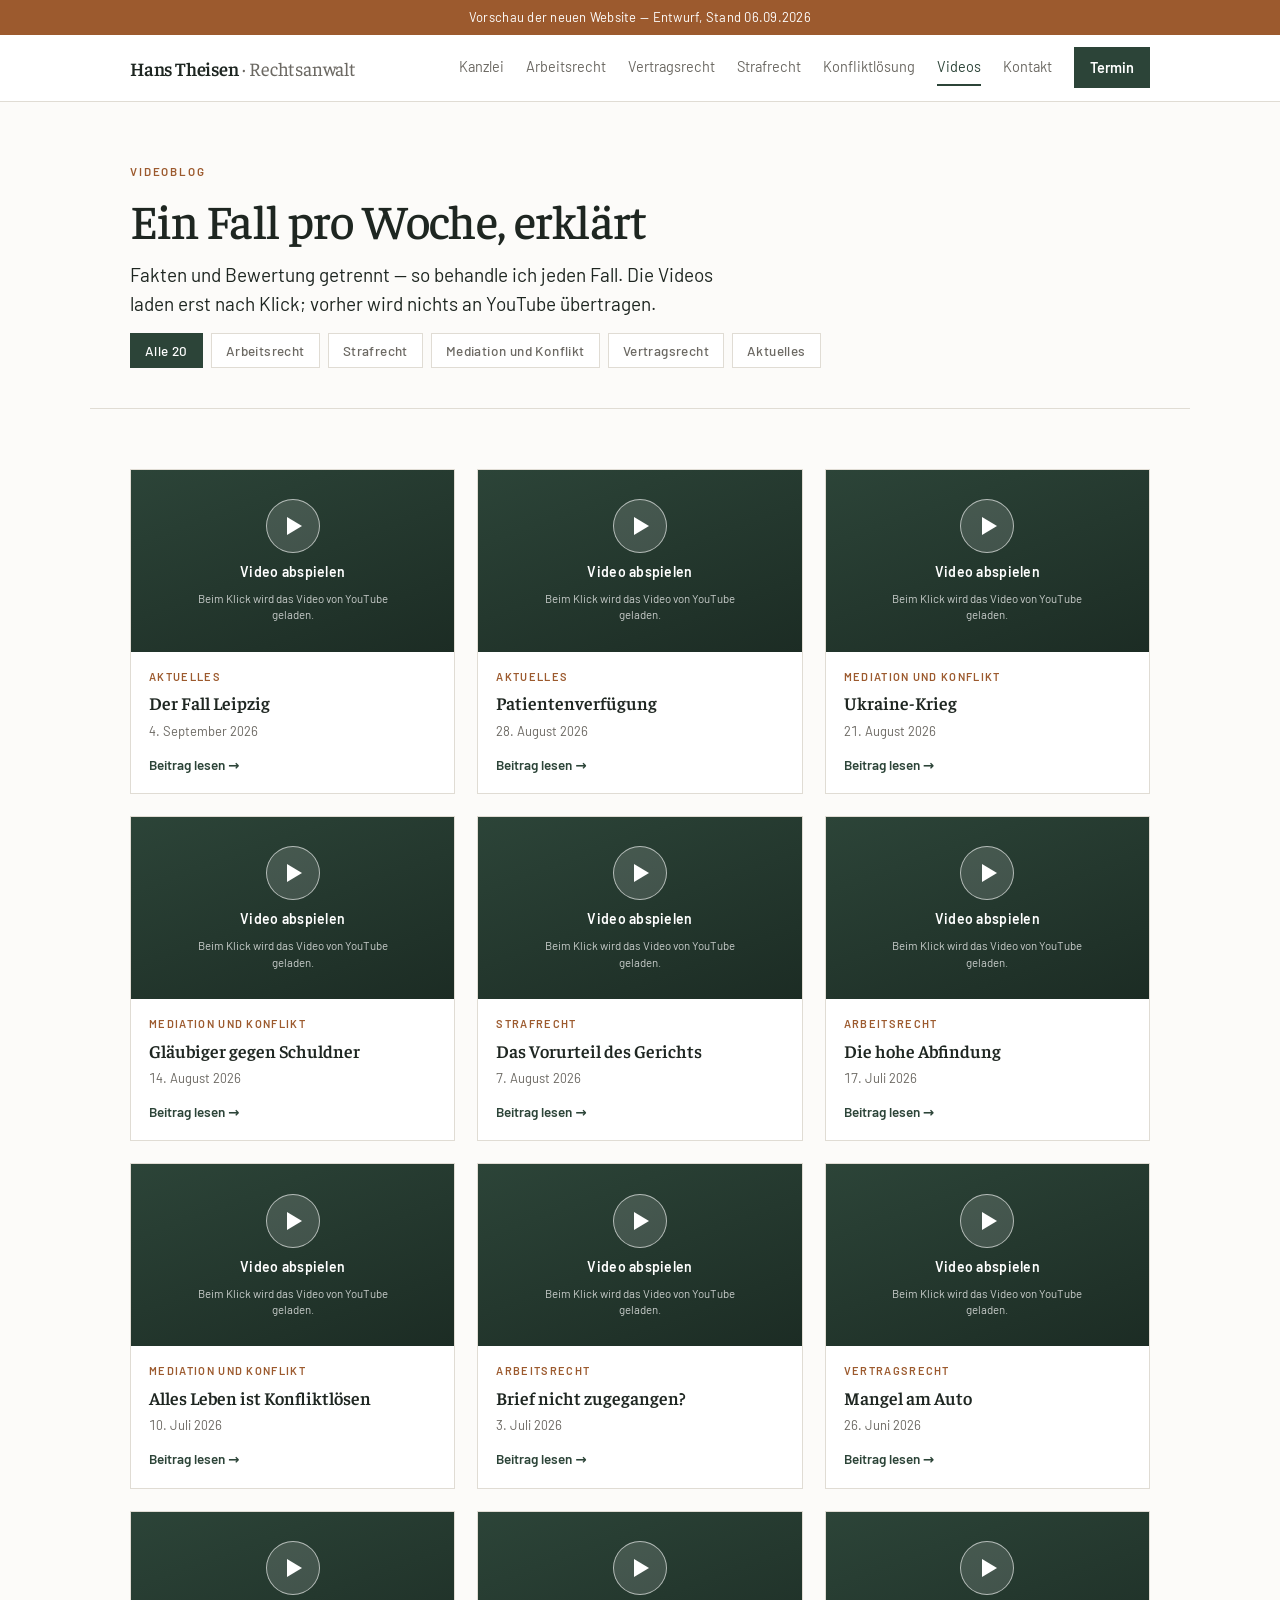
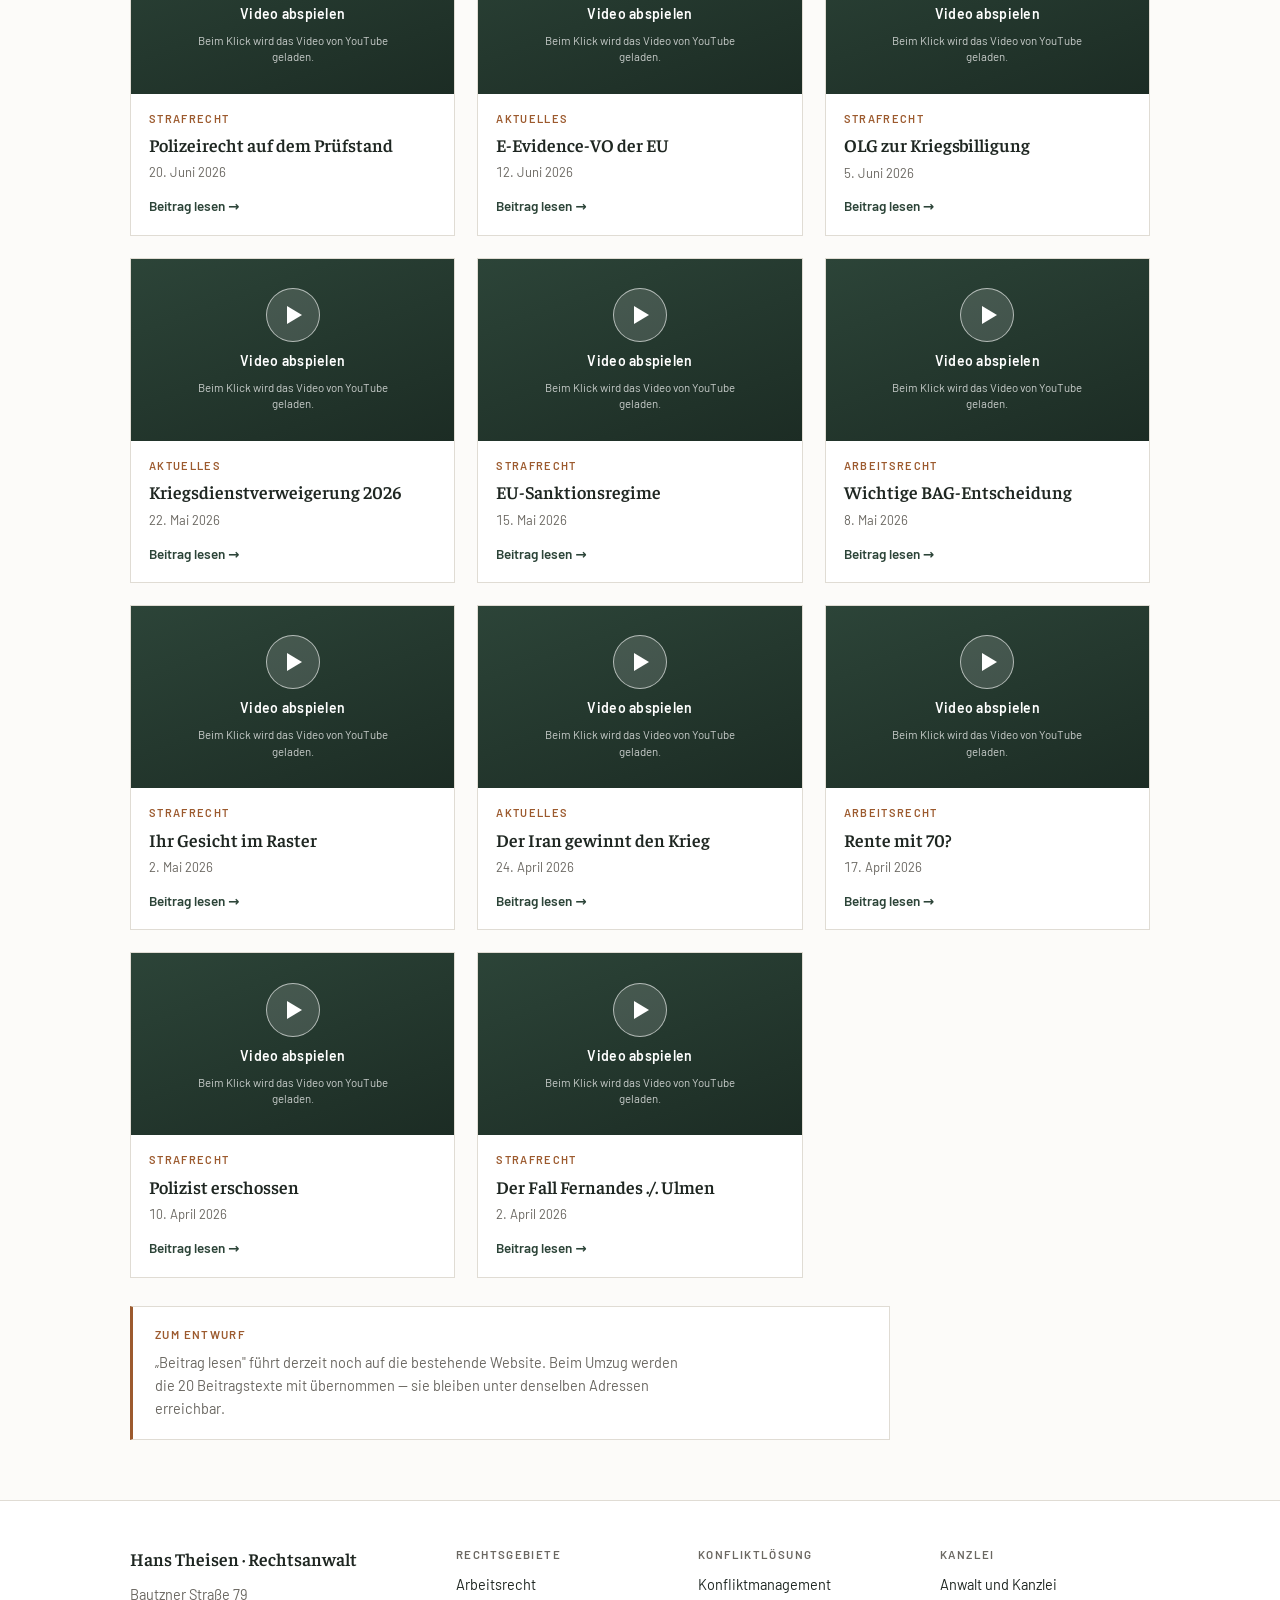
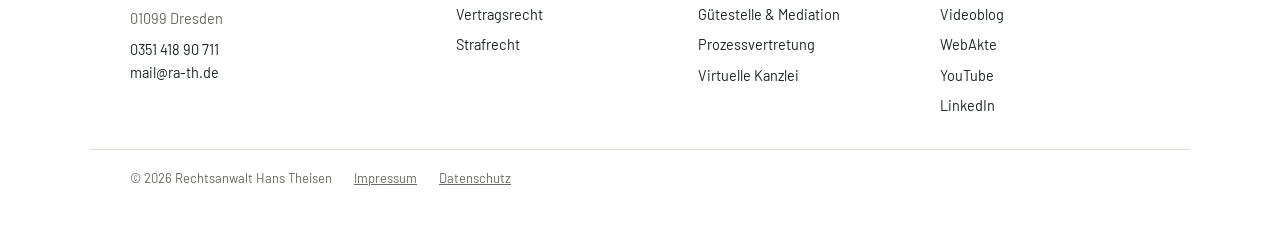
==== blog/index.html @ 4e784b6d "Vorschau 2026-09-06 15:55" ====
<!DOCTYPE html>
<html lang="de">
<head>
<meta charset="utf-8">
<meta name="viewport" content="width=device-width, initial-scale=1">
<meta name="robots" content="noindex, nofollow">
<title>Videoblog: Arbeitsrecht, Strafrecht, Konflikt – RA Theisen, Dresden</title>
<meta name="description" content="Wöchentlich ein Fall, erklärt von Rechtsanwalt Hans Theisen: Kündigung, Abfindung, Strafverfahren, Mediation. Fakten und Bewertung getrennt. 20 Videos, nach Rechtsgebiet sortiert.">
<link rel="canonical" href="https://www.ra-th.de/blog">
<meta property="og:title" content="Videoblog – Rechtsanwalt Hans Theisen, Dresden">
<meta property="og:description" content="Wöchentlich ein Fall aus Arbeitsrecht, Strafrecht und Konfliktlösung, als Video erklärt.">
<meta property="og:url" content="https://www.ra-th.de/blog">
<meta property="og:locale" content="de_DE">
<link rel="preconnect" href="https://fonts.googleapis.com">
<link rel="preconnect" href="https://fonts.gstatic.com" crossorigin>
<link rel="stylesheet" href="https://fonts.googleapis.com/css2?family=Faustina:ital,wght@0,400;0,500;0,600;1,400&family=Barlow:wght@400;500;600&display=swap">
<link rel="stylesheet" href="../assets/style.css">
<link rel="icon" type="image/svg+xml" href="../assets/favicon.svg">
</head>
<body>
<a class="skip" href="#main">Zum Inhalt</a>
<div class="proto-bar">Vorschau der neuen Website — Entwurf, Stand 06.09.2026</div>

<header class="site-head">
  <div class="wrap head-row">
    <a class="brand" href="../index.html">Hans Theisen <span>· Rechtsanwalt</span></a>
    <button class="nav-toggle" type="button" aria-expanded="false" aria-controls="nav">Menü</button>
    <nav id="nav" class="nav" aria-label="Hauptnavigation">
      <a href="../anwaltundkanzlei.html">Kanzlei</a>
      <a href="../arbeitsrecht.html">Arbeitsrecht</a>
      <a href="../vertragsrecht.html">Vertragsrecht</a>
      <a href="../strafrecht.html">Strafrecht</a>
      <a href="../konfliktmanagement.html">Konfliktlösung</a>
      <a href="index.html">Videos</a>
      <a href="../contact.html">Kontakt</a>
      <a class="nav-cta" href="../terminvereinbarung.html">Termin</a>
    </nav>
  </div>
</header>

<main id="main">
  <div class="wrap page-head">
    <div class="eyebrow">Videoblog</div>
    <h1>Ein Fall pro Woche, erklärt</h1>
    <p class="lead">Fakten und Bewertung getrennt — so behandle ich jeden Fall. Die Videos laden erst nach Klick; vorher wird nichts an YouTube übertragen.</p>
    <div class="filters" role="group" aria-label="Nach Rechtsgebiet filtern">
      <button type="button" data-cat="alle" aria-pressed="true">Alle 20</button>
      <button type="button" data-cat="arbeitsrecht" aria-pressed="false">Arbeitsrecht</button>
      <button type="button" data-cat="strafrecht" aria-pressed="false">Strafrecht</button>
      <button type="button" data-cat="konflikt" aria-pressed="false">Mediation und Konflikt</button>
      <button type="button" data-cat="vertragsrecht" aria-pressed="false">Vertragsrecht</button>
      <button type="button" data-cat="aktuelles" aria-pressed="false">Aktuelles</button>
    </div>
  </div>

  <section class="sec">
    <div class="wrap">
      <div class="vgrid">

        <div class="vcard" data-cat="aktuelles"><div class="video"><button class="video-ph" type="button" data-id="jR8l0q0xvu4" data-title="Der Fall Leipzig"><span class="play"></span><span class="t">Video abspielen</span><span class="h">Beim Klick wird das Video von YouTube geladen.</span></button></div><div class="vmeta"><div class="cat">Aktuelles</div><h3>Der Fall Leipzig</h3><div class="d">4. September 2026</div><a href="https://www.ra-th.de/blog/der-fall-leipzig" rel="noopener">Beitrag lesen →</a></div></div>

        <div class="vcard" data-cat="aktuelles"><div class="video"><button class="video-ph" type="button" data-id="xIB2UsVlDB8" data-title="Patientenverfügung"><span class="play"></span><span class="t">Video abspielen</span><span class="h">Beim Klick wird das Video von YouTube geladen.</span></button></div><div class="vmeta"><div class="cat">Aktuelles</div><h3>Patientenverfügung</h3><div class="d">28. August 2026</div><a href="https://www.ra-th.de/blog/patientenverfgung" rel="noopener">Beitrag lesen →</a></div></div>

        <div class="vcard" data-cat="konflikt"><div class="video"><button class="video-ph" type="button" data-id="nOt42W8yDdk" data-title="Ukraine-Krieg"><span class="play"></span><span class="t">Video abspielen</span><span class="h">Beim Klick wird das Video von YouTube geladen.</span></button></div><div class="vmeta"><div class="cat">Mediation und Konflikt</div><h3>Ukraine-Krieg</h3><div class="d">21. August 2026</div><a href="https://www.ra-th.de/blog/psm78za1lpm48ts27rojjhhwzybk1u" rel="noopener">Beitrag lesen →</a></div></div>

        <div class="vcard" data-cat="konflikt"><div class="video"><button class="video-ph" type="button" data-id="wo1n1wmqDG0" data-title="Gläubiger gegen Schuldner"><span class="play"></span><span class="t">Video abspielen</span><span class="h">Beim Klick wird das Video von YouTube geladen.</span></button></div><div class="vmeta"><div class="cat">Mediation und Konflikt</div><h3>Gläubiger gegen Schuldner</h3><div class="d">14. August 2026</div><a href="https://www.ra-th.de/blog/glubiger-gegen-schuldner" rel="noopener">Beitrag lesen →</a></div></div>

        <div class="vcard" data-cat="strafrecht"><div class="video"><button class="video-ph" type="button" data-id="ERfFSlZ0Vnc" data-title="Das Vorurteil des Gerichts"><span class="play"></span><span class="t">Video abspielen</span><span class="h">Beim Klick wird das Video von YouTube geladen.</span></button></div><div class="vmeta"><div class="cat">Strafrecht</div><h3>Das Vorurteil des Gerichts</h3><div class="d">7. August 2026</div><a href="https://www.ra-th.de/blog/df0hxob14wjmnfx4eo0e7ma7zl43c3" rel="noopener">Beitrag lesen →</a></div></div>

        <div class="vcard" data-cat="arbeitsrecht"><div class="video"><button class="video-ph" type="button" data-id="2pjWFj704HM" data-title="Die hohe Abfindung"><span class="play"></span><span class="t">Video abspielen</span><span class="h">Beim Klick wird das Video von YouTube geladen.</span></button></div><div class="vmeta"><div class="cat">Arbeitsrecht</div><h3>Die hohe Abfindung</h3><div class="d">17. Juli 2026</div><a href="https://www.ra-th.de/blog/die-hohe-abfindung" rel="noopener">Beitrag lesen →</a></div></div>

        <div class="vcard" data-cat="konflikt"><div class="video"><button class="video-ph" type="button" data-id="HthmexcSaZU" data-title="Alles Leben ist Konfliktlösen"><span class="play"></span><span class="t">Video abspielen</span><span class="h">Beim Klick wird das Video von YouTube geladen.</span></button></div><div class="vmeta"><div class="cat">Mediation und Konflikt</div><h3>Alles Leben ist Konfliktlösen</h3><div class="d">10. Juli 2026</div><a href="https://www.ra-th.de/blog/alles-leben-ist-konfliktlsen" rel="noopener">Beitrag lesen →</a></div></div>

        <div class="vcard" data-cat="arbeitsrecht"><div class="video"><button class="video-ph" type="button" data-id="U5FG7dExnMc" data-title="Brief nicht zugegangen?"><span class="play"></span><span class="t">Video abspielen</span><span class="h">Beim Klick wird das Video von YouTube geladen.</span></button></div><div class="vmeta"><div class="cat">Arbeitsrecht</div><h3>Brief nicht zugegangen?</h3><div class="d">3. Juli 2026</div><a href="https://www.ra-th.de/blog/brief-nicht-zugegangen" rel="noopener">Beitrag lesen →</a></div></div>

        <div class="vcard" data-cat="vertragsrecht"><div class="video"><button class="video-ph" type="button" data-id="T9_nDqBYJfg" data-title="Mangel am Auto"><span class="play"></span><span class="t">Video abspielen</span><span class="h">Beim Klick wird das Video von YouTube geladen.</span></button></div><div class="vmeta"><div class="cat">Vertragsrecht</div><h3>Mangel am Auto</h3><div class="d">26. Juni 2026</div><a href="https://www.ra-th.de/blog/mangel-am-auto" rel="noopener">Beitrag lesen →</a></div></div>

        <div class="vcard" data-cat="strafrecht"><div class="video"><button class="video-ph" type="button" data-id="UZYMBcCDvRM" data-title="Polizeirecht auf dem Prüfstand"><span class="play"></span><span class="t">Video abspielen</span><span class="h">Beim Klick wird das Video von YouTube geladen.</span></button></div><div class="vmeta"><div class="cat">Strafrecht</div><h3>Polizeirecht auf dem Prüfstand</h3><div class="d">20. Juni 2026</div><a href="https://www.ra-th.de/blog/polizeirecht-auf-dem-prfstand" rel="noopener">Beitrag lesen →</a></div></div>

        <div class="vcard" data-cat="aktuelles"><div class="video"><button class="video-ph" type="button" data-id="E_uJ7PQsaXY" data-title="E-Evidence-VO der EU"><span class="play"></span><span class="t">Video abspielen</span><span class="h">Beim Klick wird das Video von YouTube geladen.</span></button></div><div class="vmeta"><div class="cat">Aktuelles</div><h3>E-Evidence-VO der EU</h3><div class="d">12. Juni 2026</div><a href="https://www.ra-th.de/blog/e-evidence-vo-der-eu" rel="noopener">Beitrag lesen →</a></div></div>

        <div class="vcard" data-cat="strafrecht"><div class="video"><button class="video-ph" type="button" data-id="E_uJ7PQsaXY" data-title="OLG zur Kriegsbilligung"><span class="play"></span><span class="t">Video abspielen</span><span class="h">Beim Klick wird das Video von YouTube geladen.</span></button></div><div class="vmeta"><div class="cat">Strafrecht</div><h3>OLG zur Kriegsbilligung</h3><div class="d">5. Juni 2026</div><a href="https://www.ra-th.de/blog/olg-zur-kriegsbilligung" rel="noopener">Beitrag lesen →</a></div></div>

        <div class="vcard" data-cat="aktuelles"><div class="video"><button class="video-ph" type="button" data-id="4u99EchFEAo" data-title="Kriegsdienstverweigerung 2026"><span class="play"></span><span class="t">Video abspielen</span><span class="h">Beim Klick wird das Video von YouTube geladen.</span></button></div><div class="vmeta"><div class="cat">Aktuelles</div><h3>Kriegsdienstverweigerung 2026</h3><div class="d">22. Mai 2026</div><a href="https://www.ra-th.de/blog/kriegsdienstverweigerung-2026" rel="noopener">Beitrag lesen →</a></div></div>

        <div class="vcard" data-cat="strafrecht"><div class="video"><button class="video-ph" type="button" data-id="zuiDXVH9bws" data-title="EU-Sanktionsregime"><span class="play"></span><span class="t">Video abspielen</span><span class="h">Beim Klick wird das Video von YouTube geladen.</span></button></div><div class="vmeta"><div class="cat">Strafrecht</div><h3>EU-Sanktionsregime</h3><div class="d">15. Mai 2026</div><a href="https://www.ra-th.de/blog/z1tushw6rzwcaind5ol1e2mp4f73ov" rel="noopener">Beitrag lesen →</a></div></div>

        <div class="vcard" data-cat="arbeitsrecht"><div class="video"><button class="video-ph" type="button" data-id="LT2LFfqkcgc" data-title="Wichtige BAG-Entscheidung"><span class="play"></span><span class="t">Video abspielen</span><span class="h">Beim Klick wird das Video von YouTube geladen.</span></button></div><div class="vmeta"><div class="cat">Arbeitsrecht</div><h3>Wichtige BAG-Entscheidung</h3><div class="d">8. Mai 2026</div><a href="https://www.ra-th.de/blog/wichtige-bag-entscheidung" rel="noopener">Beitrag lesen →</a></div></div>

        <div class="vcard" data-cat="strafrecht"><div class="video"><button class="video-ph" type="button" data-id="KBKMNAf8xiE" data-title="Ihr Gesicht im Raster"><span class="play"></span><span class="t">Video abspielen</span><span class="h">Beim Klick wird das Video von YouTube geladen.</span></button></div><div class="vmeta"><div class="cat">Strafrecht</div><h3>Ihr Gesicht im Raster</h3><div class="d">2. Mai 2026</div><a href="https://www.ra-th.de/blog/ihr-gesicht-im-raster" rel="noopener">Beitrag lesen →</a></div></div>

        <div class="vcard" data-cat="aktuelles"><div class="video"><button class="video-ph" type="button" data-id="5yfm8dBfkJk" data-title="Der Iran gewinnt den Krieg"><span class="play"></span><span class="t">Video abspielen</span><span class="h">Beim Klick wird das Video von YouTube geladen.</span></button></div><div class="vmeta"><div class="cat">Aktuelles</div><h3>Der Iran gewinnt den Krieg</h3><div class="d">24. April 2026</div><a href="https://www.ra-th.de/blog/der-iran-gewinnt-den-krieg" rel="noopener">Beitrag lesen →</a></div></div>

        <div class="vcard" data-cat="arbeitsrecht"><div class="video"><button class="video-ph" type="button" data-id="C_IA-AoJEUQ" data-title="Rente mit 70?"><span class="play"></span><span class="t">Video abspielen</span><span class="h">Beim Klick wird das Video von YouTube geladen.</span></button></div><div class="vmeta"><div class="cat">Arbeitsrecht</div><h3>Rente mit 70?</h3><div class="d">17. April 2026</div><a href="https://www.ra-th.de/blog/rente-mit-70" rel="noopener">Beitrag lesen →</a></div></div>

        <div class="vcard" data-cat="strafrecht"><div class="video"><button class="video-ph" type="button" data-id="jq9raHtcReM" data-title="Polizist erschossen"><span class="play"></span><span class="t">Video abspielen</span><span class="h">Beim Klick wird das Video von YouTube geladen.</span></button></div><div class="vmeta"><div class="cat">Strafrecht</div><h3>Polizist erschossen</h3><div class="d">10. April 2026</div><a href="https://www.ra-th.de/blog/polizist-erschossen" rel="noopener">Beitrag lesen →</a></div></div>

        <div class="vcard" data-cat="strafrecht"><div class="video"><button class="video-ph" type="button" data-id="QzeGYYD49AU" data-title="Der Fall Fernandes ./. Ulmen"><span class="play"></span><span class="t">Video abspielen</span><span class="h">Beim Klick wird das Video von YouTube geladen.</span></button></div><div class="vmeta"><div class="cat">Strafrecht</div><h3>Der Fall Fernandes ./. Ulmen</h3><div class="d">2. April 2026</div><a href="https://www.ra-th.de/blog/der-fall-fernandes-ulmen" rel="noopener">Beitrag lesen →</a></div></div>

      </div>
      <div class="notice" style="margin-top:28px">
        <div class="flag">Zum Entwurf</div>
        <p>„Beitrag lesen" führt derzeit noch auf die bestehende Website. Beim Umzug werden die 20 Beitragstexte mit übernommen — sie bleiben unter denselben Adressen erreichbar.</p>
      </div>
    </div>
  </section>
</main>

<footer class="site-foot">
  <div class="wrap foot-grid">
    <div><div class="foot-brand">Hans Theisen · Rechtsanwalt</div><address>Bautzner Straße 79<br>01099 Dresden</address><a href="tel:+4935141890711">0351 418 90 711</a><br><a href="mailto:mail@ra-th.de">mail@ra-th.de</a></div>
    <div><div class="foot-h">Rechtsgebiete</div><ul><li><a href="../arbeitsrecht.html">Arbeitsrecht</a></li><li><a href="../vertragsrecht.html">Vertragsrecht</a></li><li><a href="../strafrecht.html">Strafrecht</a></li></ul></div>
    <div><div class="foot-h">Konfliktlösung</div><ul><li><a href="../konfliktmanagement.html">Konfliktmanagement</a></li><li><a href="../mediation.html">Gütestelle &amp; Mediation</a></li><li><a href="../prozessvertretung.html">Prozessvertretung</a></li><li><a href="../virtuelle-kanzlei-index.html">Virtuelle Kanzlei</a></li></ul></div>
    <div><div class="foot-h">Kanzlei</div><ul><li><a href="../anwaltundkanzlei.html">Anwalt und Kanzlei</a></li><li><a href="index.html">Videoblog</a></li><li><a href="https://secure.e-consult-ag.de/e.consult.412/webakte/userReg.asp" rel="noopener">WebAkte</a></li><li><a href="https://www.youtube.com/@HansTheisenRechtsanwaltDresden" rel="noopener">YouTube</a></li><li><a href="https://www.linkedin.com/in/hans-theisen-17211067/" rel="noopener">LinkedIn</a></li></ul></div>
  </div>
  <div class="wrap foot-legal"><span>© 2026 Rechtsanwalt Hans Theisen</span><a href="../impressum.html">Impressum</a><a href="../datenschutz.html">Datenschutz</a></div>
</footer>
<script src="../assets/site.js"></script>
</body>
</html>
---- assets/style.css ----
/* ra-th.de — Stylesheet
   Farben, Schriften und Abstände als Token; alles andere leitet sich daraus ab. */

:root {
  --paper:     #FCFBF9;
  --card:      #FFFFFF;
  --ink:       #1E2621;
  --muted:     #6B6862;
  --rule:      #E0DCD4;
  --rule-sf:   #EFEBE4;
  --forest:    #2C4438;
  --forest-dp: #1C2C24;
  --forest-sf: #EDF1EE;
  --on-forest: #FFFFFF;
  --copper:    #9C5A2E;

  --f-disp: "Faustina", Georgia, "Times New Roman", serif;
  --f-body: "Barlow", -apple-system, "Segoe UI", system-ui, sans-serif;

  --wrap: 1100px;
  --gutter: clamp(18px, 4vw, 40px);
}

@media (prefers-color-scheme: dark) {
  :root:not([data-theme="light"]) {
    --paper: #141715; --card: #1B201D; --ink: #E9E7E1; --muted: #979490;
    --rule: #2E3531; --rule-sf: #242A26; --forest: #8FBBA4; --forest-dp: #A9CDB8;
    --forest-sf: #1A2420; --on-forest: #12160F; --copper: #D08E5C;
  }
}
:root[data-theme="dark"] {
  --paper: #141715; --card: #1B201D; --ink: #E9E7E1; --muted: #979490;
  --rule: #2E3531; --rule-sf: #242A26; --forest: #8FBBA4; --forest-dp: #A9CDB8;
  --forest-sf: #1A2420; --on-forest: #12160F; --copper: #D08E5C;
}

*, *::before, *::after { box-sizing: border-box; }
html { scroll-behavior: smooth; }
body {
  margin: 0; background: var(--paper); color: var(--ink);
  font-family: var(--f-body); font-size: 17px; line-height: 1.6;
  -webkit-font-smoothing: antialiased;
}
img { max-width: 100%; height: auto; display: block; }
a { color: var(--forest); }
a:focus-visible, button:focus-visible { outline: 2px solid var(--copper); outline-offset: 2px; }
.wrap { max-width: var(--wrap); margin: 0 auto; padding-left: var(--gutter); padding-right: var(--gutter); }
.skip { position: absolute; left: -999px; top: 8px; background: var(--forest); color: var(--on-forest); padding: 8px 14px; z-index: 100; }
.skip:focus { left: 8px; }

/* ── Kopf ─────────────────────────────────────────────── */
.site-head { background: var(--card); border-bottom: 1px solid var(--rule); position: sticky; top: 0; z-index: 50; }
.head-row { display: flex; align-items: center; gap: 24px; min-height: 66px; }
.brand { font-family: var(--f-disp); font-size: 19px; font-weight: 600; letter-spacing: -.01em; color: var(--ink); text-decoration: none; margin-right: auto; white-space: nowrap; }
.brand span { color: var(--muted); font-weight: 400; }
.nav { display: flex; align-items: center; gap: 22px; }
.nav a { font-size: 14.5px; color: var(--muted); text-decoration: none; padding: 6px 0; border-bottom: 2px solid transparent; white-space: nowrap; }
.nav a:hover, .nav a[aria-current="page"] { color: var(--forest); border-bottom-color: var(--forest); }
.nav-cta { font-weight: 600 !important; color: var(--on-forest) !important; background: var(--forest); padding: 9px 16px !important; border-bottom: none !important; }
.nav-cta:hover { background: var(--forest-dp); }
.nav-toggle { display: none; font: 600 14px var(--f-body); background: none; border: 1px solid var(--rule); color: var(--ink); padding: 8px 14px; cursor: pointer; }
@media (max-width: 900px) {
  .nav-toggle { display: inline-block; }
  .nav { display: none; position: absolute; left: 0; right: 0; top: 66px; background: var(--card); border-bottom: 1px solid var(--rule); flex-direction: column; align-items: stretch; gap: 0; padding: 8px var(--gutter) 16px; }
  .nav.is-open { display: flex; }
  .nav a { padding: 12px 0; border-bottom: 1px solid var(--rule-sf); font-size: 16px; }
  .nav-cta { margin-top: 10px; text-align: center; }
}

/* ── Hero ─────────────────────────────────────────────── */
.hero { padding: clamp(40px, 7vw, 76px) 0 clamp(32px, 5vw, 52px); border-bottom: 1px solid var(--rule); }
.hero-grid { display: grid; grid-template-columns: 1fr; gap: 32px; align-items: center; }
@media (min-width: 880px) { .hero-grid { grid-template-columns: 1.15fr 1fr; gap: 56px; } }
.hero-text { display: flex; flex-direction: column; gap: 18px; }
.eyebrow { font-size: 11.5px; font-weight: 600; letter-spacing: .16em; text-transform: uppercase; color: var(--copper); }
h1 { font-family: var(--f-disp); font-weight: 500; font-size: clamp(32px, 5vw, 48px); line-height: 1.08; letter-spacing: -.015em; margin: 0; text-wrap: balance; max-width: 22ch; }
.lead { font-size: 19px; line-height: 1.55; margin: 0; max-width: 56ch; }
.thesis { font-family: var(--f-disp); font-style: italic; font-size: 20px; line-height: 1.5; margin: 0; max-width: 48ch; color: var(--forest); border-left: 2px solid var(--forest); padding-left: 18px; }
.cta-row { display: flex; flex-wrap: wrap; gap: 12px; align-items: center; padding-top: 4px; }
.cta-note { font-size: 14px; color: var(--muted); }
.hero-img { border: 1px solid var(--rule); background: var(--rule-sf); aspect-ratio: 3 / 2; overflow: hidden; }
.hero-img img { width: 100%; height: 100%; object-fit: cover; }

.btn { font-family: var(--f-body); font-size: 15px; font-weight: 600; letter-spacing: .02em; padding: 13px 24px; background: var(--forest); color: var(--on-forest); border: 1px solid var(--forest); text-decoration: none; display: inline-block; cursor: pointer; }
.btn:hover { background: var(--forest-dp); border-color: var(--forest-dp); }
.btn-2 { background: transparent; color: var(--forest); }
.btn-2:hover { background: var(--forest-sf); color: var(--forest); }

/* ── Fakten ───────────────────────────────────────────── */
.facts { display: grid; grid-template-columns: repeat(2, 1fr); border-bottom: 1px solid var(--rule); }
@media (min-width: 720px) { .facts { grid-template-columns: repeat(4, 1fr); } }
.fact { padding: 24px var(--gutter); border-right: 1px solid var(--rule); display: flex; flex-direction: column; gap: 4px; }
.fact:nth-child(2n) { border-right: none; }
.fact:nth-child(-n+2) { border-bottom: 1px solid var(--rule); }
@media (min-width: 720px) { .fact:nth-child(2n) { border-right: 1px solid var(--rule); } .fact:last-child { border-right: none; } .fact:nth-child(-n+2) { border-bottom: none; } }
.fact .n { font-family: var(--f-disp); font-size: 28px; font-weight: 600; line-height: 1; color: var(--forest); }
.fact .l { font-size: 13.5px; color: var(--muted); line-height: 1.4; }

/* ── Abschnitte ───────────────────────────────────────── */
.sec { padding: clamp(36px, 6vw, 60px) 0; border-bottom: 1px solid var(--rule); }
.sec:last-of-type { border-bottom: none; }
.sec-inner { display: flex; flex-direction: column; gap: 22px; }
.sub { font-size: 11.5px; font-weight: 600; letter-spacing: .14em; text-transform: uppercase; color: var(--copper); }
h2 { font-family: var(--f-disp); font-weight: 500; font-size: clamp(26px, 3.4vw, 32px); line-height: 1.2; margin: 0; letter-spacing: -.01em; max-width: 28ch; text-wrap: balance; }
h3 { font-family: var(--f-disp); font-weight: 600; font-size: 21px; line-height: 1.3; margin: 0; }
p { margin: 0; max-width: 66ch; }
.prose { display: flex; flex-direction: column; gap: 16px; max-width: 70ch; }
.prose h2 { margin-top: 18px; }
.prose h3 { margin-top: 10px; }
.prose ul { margin: 0; padding-left: 22px; max-width: 66ch; }
.prose li { margin-bottom: 6px; }
.prose blockquote { margin: 0; padding-left: 18px; border-left: 2px solid var(--forest); font-family: var(--f-disp); font-style: italic; font-size: 19px; color: var(--forest); max-width: 50ch; }
.prose cite { display: block; font: 13px var(--f-body); font-style: normal; color: var(--muted); margin-top: 6px; }

.areas { display: grid; grid-template-columns: 1fr; gap: 1px; background: var(--rule); border: 1px solid var(--rule); }
@media (min-width: 720px) { .areas { grid-template-columns: repeat(3, 1fr); } }
.area { background: var(--card); padding: 26px; display: flex; flex-direction: column; gap: 10px; }
.area p { font-size: 15px; color: var(--muted); line-height: 1.55; }
.area a.more { font-size: 14px; font-weight: 600; text-decoration: none; margin-top: auto; padding-top: 8px; }

.split { display: grid; grid-template-columns: 1fr; gap: 1px; background: var(--rule); border: 1px solid var(--rule); }
@media (min-width: 720px) { .split { grid-template-columns: 1fr 1fr; } }
.half { background: var(--card); padding: 28px; display: flex; flex-direction: column; gap: 12px; }
.half p { font-size: 15.5px; line-height: 1.6; color: var(--muted); }

.pull { background: var(--forest-sf); border-left: 3px solid var(--forest); padding: 24px 28px; display: flex; flex-direction: column; gap: 10px; max-width: 760px; }
.pull .flag { font-size: 11.5px; font-weight: 600; letter-spacing: .12em; text-transform: uppercase; color: var(--forest); }
.pull h3 { font-weight: 500; font-size: 22px; }
.pull p { font-size: 15.5px; line-height: 1.6; }

.notice { border: 1px solid var(--rule); border-left: 3px solid var(--copper); background: var(--card); padding: 18px 22px; display: flex; flex-direction: column; gap: 8px; max-width: 760px; }
.notice .flag { font-size: 11.5px; font-weight: 600; letter-spacing: .12em; text-transform: uppercase; color: var(--copper); }
.notice p { font-size: 14.5px; color: var(--muted); }

/* ── Kontakt ──────────────────────────────────────────── */
.kontakt { display: grid; grid-template-columns: 1fr; gap: 28px; }
@media (min-width: 760px) { .kontakt { grid-template-columns: 1fr 1.3fr; gap: 48px; } }
.kontakt dl { margin: 0; display: grid; grid-template-columns: auto 1fr; gap: 10px 20px; align-items: baseline; font-size: 16px; }
.kontakt dt { font-size: 12px; font-weight: 600; letter-spacing: .1em; text-transform: uppercase; color: var(--muted); }
.kontakt dd { margin: 0; }
.kontakt dd a { text-decoration: none; font-weight: 500; }
.form { display: flex; flex-direction: column; gap: 14px; background: var(--card); border: 1px solid var(--rule); padding: 26px; }
.form label { display: flex; flex-direction: column; gap: 6px; font-size: 13px; font-weight: 600; letter-spacing: .04em; color: var(--muted); }
.form input, .form select, .form textarea { font: 16px var(--f-body); color: var(--ink); background: var(--paper); border: 1px solid var(--rule); padding: 11px 12px; }
.form input:focus, .form select:focus, .form textarea:focus { outline: 2px solid var(--forest); outline-offset: -1px; border-color: var(--forest); }
.form textarea { min-height: 140px; resize: vertical; }
.form .row { display: grid; grid-template-columns: 1fr; gap: 14px; }
@media (min-width: 560px) { .form .row { grid-template-columns: 1fr 1fr; } }
.form .consent { flex-direction: row; align-items: flex-start; gap: 10px; font-weight: 400; letter-spacing: 0; font-size: 13.5px; line-height: 1.5; }
.form .consent input { width: 18px; height: 18px; margin-top: 2px; flex: none; }
.form .hint { font-size: 13px; color: var(--muted); }
.form .ok { display: none; padding: 12px 14px; background: var(--forest-sf); border-left: 3px solid var(--forest); font-size: 14.5px; }
.form.is-sent .ok { display: block; }

/* ── Videos ───────────────────────────────────────────── */
.filters { display: flex; flex-wrap: wrap; gap: 8px; }
.filters button { font: 500 13.5px var(--f-body); letter-spacing: .03em; padding: 8px 14px; background: var(--card); color: var(--muted); border: 1px solid var(--rule); cursor: pointer; }
.filters button:hover { color: var(--ink); }
.filters button[aria-pressed="true"] { background: var(--forest); color: var(--on-forest); border-color: var(--forest); }
.vgrid { display: grid; grid-template-columns: 1fr; gap: 22px; }
@media (min-width: 640px) { .vgrid { grid-template-columns: 1fr 1fr; } }
@media (min-width: 1000px) { .vgrid { grid-template-columns: 1fr 1fr 1fr; } }
.vcard { background: var(--card); border: 1px solid var(--rule); display: flex; flex-direction: column; }
.vcard.is-hidden { display: none; }
.video { position: relative; aspect-ratio: 16 / 9; background: var(--forest-dp); overflow: hidden; }
.video iframe { position: absolute; inset: 0; width: 100%; height: 100%; border: 0; }
.video-ph { position: absolute; inset: 0; width: 100%; height: 100%; border: 0; cursor: pointer; background: linear-gradient(160deg, var(--forest) 0%, var(--forest-dp) 100%); color: #FFFFFF; display: flex; flex-direction: column; align-items: center; justify-content: center; gap: 10px; padding: 18px; text-align: center; font-family: var(--f-body); }
.video-ph .play { width: 54px; height: 54px; border-radius: 50%; background: rgba(255,255,255,.14); border: 1.5px solid rgba(255,255,255,.6); display: grid; place-items: center; }
.video-ph .play::after { content: ""; border-style: solid; border-width: 9px 0 9px 15px; border-color: transparent transparent transparent #FFFFFF; margin-left: 4px; }
.video-ph .t { font-size: 14px; font-weight: 600; letter-spacing: .02em; }
.video-ph .h { font-size: 11.5px; opacity: .75; line-height: 1.4; max-width: 30ch; }
.vmeta { padding: 16px 18px 18px; display: flex; flex-direction: column; gap: 6px; }
.vmeta .cat { font-size: 11px; font-weight: 600; letter-spacing: .12em; text-transform: uppercase; color: var(--copper); }
.vmeta h3 { font-size: 18px; line-height: 1.3; font-weight: 600; }
.vmeta .d { font-size: 13px; color: var(--muted); font-variant-numeric: tabular-nums; }
.vmeta a { font-size: 13.5px; font-weight: 600; text-decoration: none; margin-top: 6px; }

/* ── Terminbuchung ────────────────────────────────────── */
.booking { background: var(--card); border: 1px solid var(--rule); min-height: 620px; }
.booking iframe { width: 100%; min-height: 720px; border: 0; }
.angebote { display: grid; grid-template-columns: 1fr; gap: 1px; background: var(--rule); border: 1px solid var(--rule); }
@media (min-width: 720px) { .angebote { grid-template-columns: repeat(3, 1fr); } }
.angebot { background: var(--card); padding: 24px; display: flex; flex-direction: column; gap: 8px; }
.angebot .preis { font-family: var(--f-disp); font-size: 26px; font-weight: 600; color: var(--forest); line-height: 1; }
.angebot .preis small { font: 13px var(--f-body); color: var(--muted); font-weight: 400; }
.angebot p { font-size: 14.5px; color: var(--muted); }
.angebot .btn { margin-top: auto; align-self: flex-start; }

/* ── Fuß ──────────────────────────────────────────────── */
.site-foot { background: var(--card); border-top: 1px solid var(--rule); padding: 44px 0 36px; font-size: 14.5px; }
.foot-grid { display: grid; grid-template-columns: 1fr; gap: 28px; }
@media (min-width: 720px) { .foot-grid { grid-template-columns: 1.4fr 1fr 1fr 1fr; gap: 32px; } }
.foot-brand { font-family: var(--f-disp); font-size: 18px; font-weight: 600; margin-bottom: 10px; }
.site-foot address { font-style: normal; color: var(--muted); line-height: 1.6; margin-bottom: 8px; }
.foot-h { font-size: 11.5px; font-weight: 600; letter-spacing: .12em; text-transform: uppercase; color: var(--muted); margin-bottom: 10px; }
.foot-grid ul { list-style: none; margin: 0; padding: 0; display: flex; flex-direction: column; gap: 7px; }
.foot-grid a { color: var(--ink); text-decoration: none; }
.foot-grid a:hover { color: var(--forest); }
.foot-legal { margin-top: 32px; padding-top: 18px; border-top: 1px solid var(--rule); display: flex; flex-wrap: wrap; gap: 8px 22px; font-size: 13px; color: var(--muted); }
.foot-legal a { color: var(--muted); }

/* ── Sonstiges ────────────────────────────────────────── */
.page-head { padding-top: clamp(36px, 6vw, 60px); padding-bottom: clamp(26px, 4vw, 40px); border-bottom: 1px solid var(--rule); display: flex; flex-direction: column; gap: 14px; }
.tablebox { overflow-x: auto; border: 1px solid var(--rule); background: var(--card); }
table { border-collapse: collapse; width: 100%; min-width: 480px; }
th, td { text-align: left; padding: 11px 14px; border-bottom: 1px solid var(--rule-sf); vertical-align: top; font-size: 15px; }
thead th { font-size: 11.5px; font-weight: 600; letter-spacing: .1em; text-transform: uppercase; color: var(--muted); background: var(--rule-sf); }
tbody tr:last-child td { border-bottom: none; }
.proto-bar { background: var(--copper); color: #FFFFFF; font-size: 13px; text-align: center; padding: 7px var(--gutter); letter-spacing: .02em; }
.proto-bar a { color: #FFFFFF; }

@media (prefers-reduced-motion: reduce) { html { scroll-behavior: auto; } * { transition: none !important; } }
@media print { .site-head, .site-foot, .proto-bar, .nav-toggle { display: none; } }
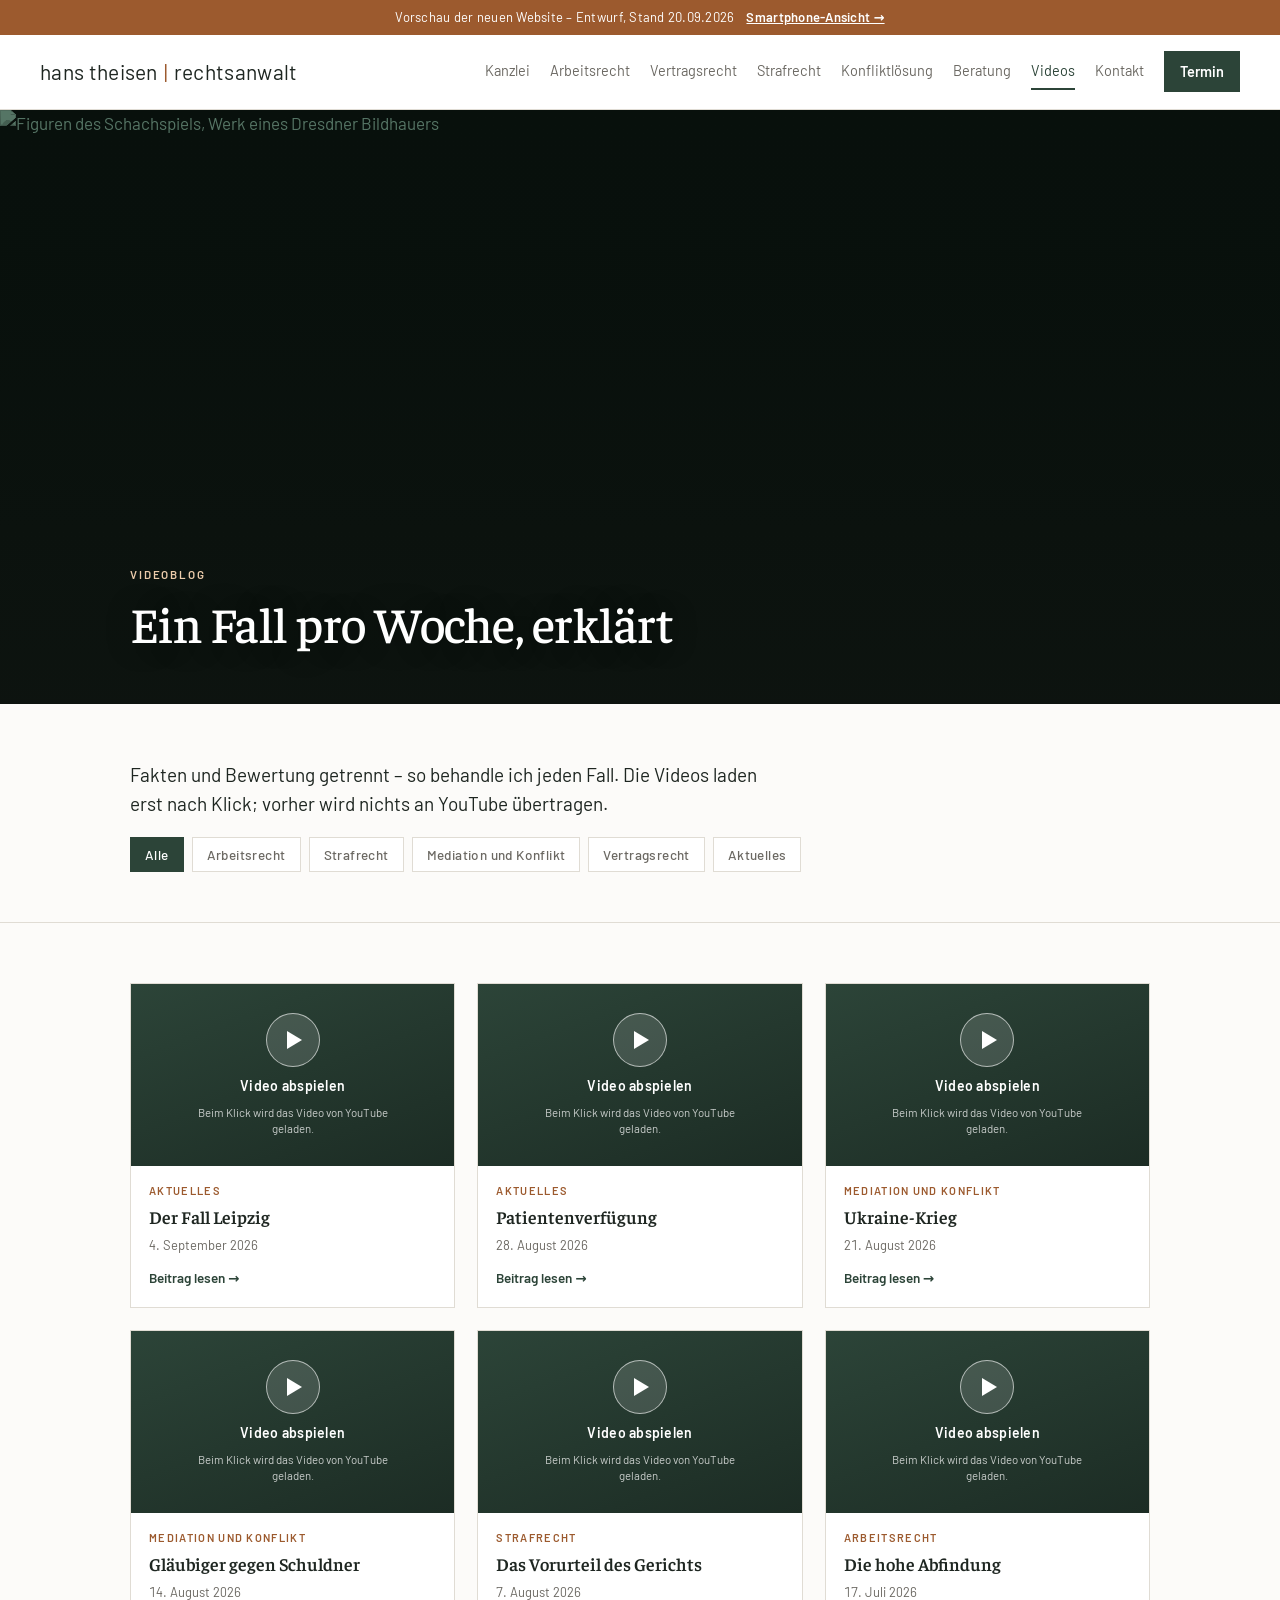
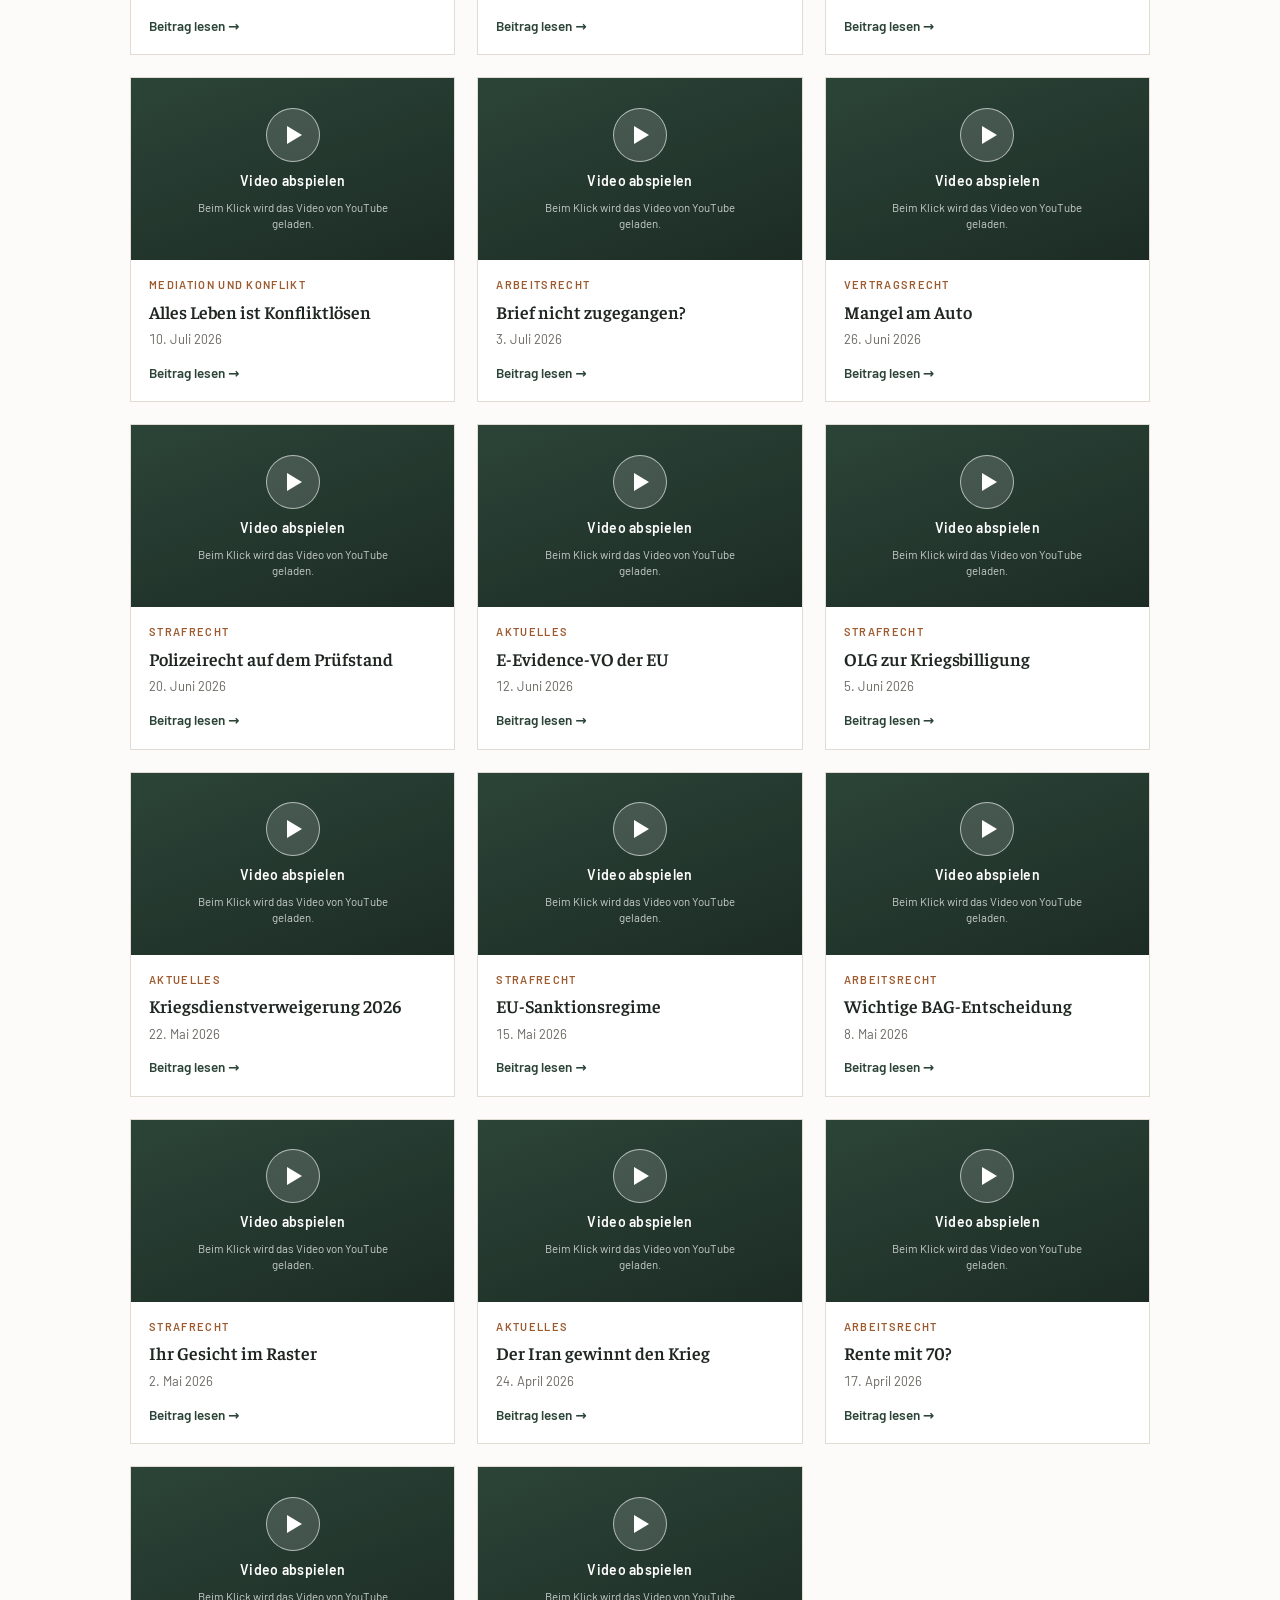
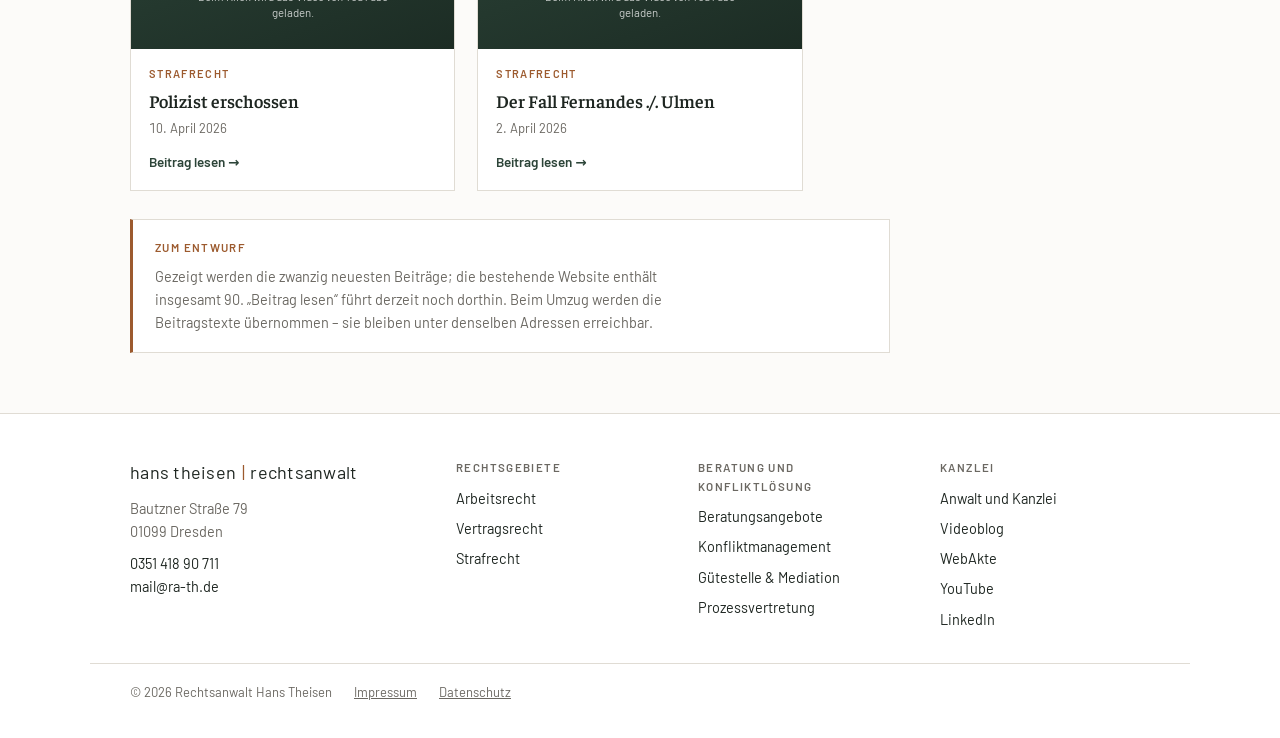
==== commit 7d59eb38: "Vorschau 2026-09-20 15:49" ====
--- a/blog/index.html
+++ b/blog/index.html
@@ -5,11 +5,13 @@
 <meta name="viewport" content="width=device-width, initial-scale=1">
 <meta name="robots" content="noindex, nofollow">
 <title>Videoblog: Arbeitsrecht, Strafrecht, Konflikt – RA Theisen, Dresden</title>
-<meta name="description" content="Wöchentlich ein Fall, erklärt von Rechtsanwalt Hans Theisen: Kündigung, Abfindung, Strafverfahren, Mediation. Fakten und Bewertung getrennt. 20 Videos, nach Rechtsgebiet sortiert.">
+<meta name="description" content="Jede Woche ein Fall, erklärt von Rechtsanwalt Hans Theisen, Dresden: Kündigung, Abfindung, Strafverfahren, Mediation. Fakten und Bewertung getrennt.">
 <link rel="canonical" href="https://www.ra-th.de/blog">
+<meta property="og:type" content="website">
 <meta property="og:title" content="Videoblog – Rechtsanwalt Hans Theisen, Dresden">
 <meta property="og:description" content="Wöchentlich ein Fall aus Arbeitsrecht, Strafrecht und Konfliktlösung, als Video erklärt.">
 <meta property="og:url" content="https://www.ra-th.de/blog">
+<meta property="og:image" content="https://images.squarespace-cdn.com/content/v1/682710b074de6d08b1bcdc18/e7049784-7ed0-4b16-8b62-c590bc5208e1/mediation-guetestelle-dresden.jpeg?format=1500w">
 <meta property="og:locale" content="de_DE">
 <link rel="preconnect" href="https://fonts.googleapis.com">
 <link rel="preconnect" href="https://fonts.gstatic.com" crossorigin>
@@ -19,11 +21,11 @@
 </head>
 <body>
 <a class="skip" href="#main">Zum Inhalt</a>
-<div class="proto-bar">Vorschau der neuen Website — Entwurf, Stand 06.09.2026</div>
+<div class="proto-bar">Vorschau der neuen Website – Entwurf, Stand 20.09.2026</div>
 
 <header class="site-head">
   <div class="wrap head-row">
-    <a class="brand" href="../index.html">Hans Theisen <span>· Rechtsanwalt</span></a>
+    <a class="brand" href="../index.html" aria-label="Hans Theisen, Rechtsanwalt – zur Startseite">hans theisen<span class="bar">|</span>rechtsanwalt</a>
     <button class="nav-toggle" type="button" aria-expanded="false" aria-controls="nav">Menü</button>
     <nav id="nav" class="nav" aria-label="Hauptnavigation">
       <a href="../anwaltundkanzlei.html">Kanzlei</a>
@@ -31,7 +33,8 @@
       <a href="../vertragsrecht.html">Vertragsrecht</a>
       <a href="../strafrecht.html">Strafrecht</a>
       <a href="../konfliktmanagement.html">Konfliktlösung</a>
-      <a href="index.html">Videos</a>
+      <a href="../virtuelle-kanzlei-index.html">Beratung</a>
+      <a href="../blog/index.html">Videos</a>
       <a href="../contact.html">Kontakt</a>
       <a class="nav-cta" href="../terminvereinbarung.html">Termin</a>
     </nav>
@@ -39,68 +42,55 @@
 </header>
 
 <main id="main">
-  <div class="wrap page-head">
-    <div class="eyebrow">Videoblog</div>
-    <h1>Ein Fall pro Woche, erklärt</h1>
-    <p class="lead">Fakten und Bewertung getrennt — so behandle ich jeden Fall. Die Videos laden erst nach Klick; vorher wird nichts an YouTube übertragen.</p>
-    <div class="filters" role="group" aria-label="Nach Rechtsgebiet filtern">
-      <button type="button" data-cat="alle" aria-pressed="true">Alle 20</button>
-      <button type="button" data-cat="arbeitsrecht" aria-pressed="false">Arbeitsrecht</button>
-      <button type="button" data-cat="strafrecht" aria-pressed="false">Strafrecht</button>
-      <button type="button" data-cat="konflikt" aria-pressed="false">Mediation und Konflikt</button>
-      <button type="button" data-cat="vertragsrecht" aria-pressed="false">Vertragsrecht</button>
-      <button type="button" data-cat="aktuelles" aria-pressed="false">Aktuelles</button>
+  <section class="photo-hero is-chess" style="--fx:50%;--fy:60%">
+    <img src="https://images.squarespace-cdn.com/content/v1/682710b074de6d08b1bcdc18/e7049784-7ed0-4b16-8b62-c590bc5208e1/mediation-guetestelle-dresden.jpeg?format=1500w" srcset="https://images.squarespace-cdn.com/content/v1/682710b074de6d08b1bcdc18/e7049784-7ed0-4b16-8b62-c590bc5208e1/mediation-guetestelle-dresden.jpeg?format=750w 750w, https://images.squarespace-cdn.com/content/v1/682710b074de6d08b1bcdc18/e7049784-7ed0-4b16-8b62-c590bc5208e1/mediation-guetestelle-dresden.jpeg?format=1500w 1500w, https://images.squarespace-cdn.com/content/v1/682710b074de6d08b1bcdc18/e7049784-7ed0-4b16-8b62-c590bc5208e1/mediation-guetestelle-dresden.jpeg?format=2500w 2500w" sizes="100vw" alt="Figuren des Schachspiels, Werk eines Dresdner Bildhauers" width="2000" height="1500" fetchpriority="high" decoding="async">
+    <div class="wrap photo-hero-text">
+      <div class="eyebrow">Videoblog</div>
+      <h1>Ein Fall pro Woche, erklärt</h1>
     </div>
-  </div>
+  </section>
+
+  <section class="intro">
+    <div class="wrap hero-text">
+      <p class="lead">Fakten und Bewertung getrennt – so behandle ich jeden Fall. Die Videos laden erst nach Klick; vorher wird nichts an YouTube übertragen.</p>
+      <div class="filters" role="group" aria-label="Nach Rechtsgebiet filtern">
+        <button type="button" data-cat="alle" aria-pressed="true">Alle</button>
+        <button type="button" data-cat="arbeitsrecht" aria-pressed="false">Arbeitsrecht</button>
+        <button type="button" data-cat="strafrecht" aria-pressed="false">Strafrecht</button>
+        <button type="button" data-cat="konflikt" aria-pressed="false">Mediation und Konflikt</button>
+        <button type="button" data-cat="vertragsrecht" aria-pressed="false">Vertragsrecht</button>
+        <button type="button" data-cat="aktuelles" aria-pressed="false">Aktuelles</button>
+      </div>
+    </div>
+  </section>
 
   <section class="sec">
     <div class="wrap">
       <div class="vgrid">
-
         <div class="vcard" data-cat="aktuelles"><div class="video"><button class="video-ph" type="button" data-id="jR8l0q0xvu4" data-title="Der Fall Leipzig"><span class="play"></span><span class="t">Video abspielen</span><span class="h">Beim Klick wird das Video von YouTube geladen.</span></button></div><div class="vmeta"><div class="cat">Aktuelles</div><h3>Der Fall Leipzig</h3><div class="d">4. September 2026</div><a href="https://www.ra-th.de/blog/der-fall-leipzig" rel="noopener">Beitrag lesen →</a></div></div>
-
         <div class="vcard" data-cat="aktuelles"><div class="video"><button class="video-ph" type="button" data-id="xIB2UsVlDB8" data-title="Patientenverfügung"><span class="play"></span><span class="t">Video abspielen</span><span class="h">Beim Klick wird das Video von YouTube geladen.</span></button></div><div class="vmeta"><div class="cat">Aktuelles</div><h3>Patientenverfügung</h3><div class="d">28. August 2026</div><a href="https://www.ra-th.de/blog/patientenverfgung" rel="noopener">Beitrag lesen →</a></div></div>
-
         <div class="vcard" data-cat="konflikt"><div class="video"><button class="video-ph" type="button" data-id="nOt42W8yDdk" data-title="Ukraine-Krieg"><span class="play"></span><span class="t">Video abspielen</span><span class="h">Beim Klick wird das Video von YouTube geladen.</span></button></div><div class="vmeta"><div class="cat">Mediation und Konflikt</div><h3>Ukraine-Krieg</h3><div class="d">21. August 2026</div><a href="https://www.ra-th.de/blog/psm78za1lpm48ts27rojjhhwzybk1u" rel="noopener">Beitrag lesen →</a></div></div>
-
         <div class="vcard" data-cat="konflikt"><div class="video"><button class="video-ph" type="button" data-id="wo1n1wmqDG0" data-title="Gläubiger gegen Schuldner"><span class="play"></span><span class="t">Video abspielen</span><span class="h">Beim Klick wird das Video von YouTube geladen.</span></button></div><div class="vmeta"><div class="cat">Mediation und Konflikt</div><h3>Gläubiger gegen Schuldner</h3><div class="d">14. August 2026</div><a href="https://www.ra-th.de/blog/glubiger-gegen-schuldner" rel="noopener">Beitrag lesen →</a></div></div>
-
         <div class="vcard" data-cat="strafrecht"><div class="video"><button class="video-ph" type="button" data-id="ERfFSlZ0Vnc" data-title="Das Vorurteil des Gerichts"><span class="play"></span><span class="t">Video abspielen</span><span class="h">Beim Klick wird das Video von YouTube geladen.</span></button></div><div class="vmeta"><div class="cat">Strafrecht</div><h3>Das Vorurteil des Gerichts</h3><div class="d">7. August 2026</div><a href="https://www.ra-th.de/blog/df0hxob14wjmnfx4eo0e7ma7zl43c3" rel="noopener">Beitrag lesen →</a></div></div>
-
         <div class="vcard" data-cat="arbeitsrecht"><div class="video"><button class="video-ph" type="button" data-id="2pjWFj704HM" data-title="Die hohe Abfindung"><span class="play"></span><span class="t">Video abspielen</span><span class="h">Beim Klick wird das Video von YouTube geladen.</span></button></div><div class="vmeta"><div class="cat">Arbeitsrecht</div><h3>Die hohe Abfindung</h3><div class="d">17. Juli 2026</div><a href="https://www.ra-th.de/blog/die-hohe-abfindung" rel="noopener">Beitrag lesen →</a></div></div>
-
         <div class="vcard" data-cat="konflikt"><div class="video"><button class="video-ph" type="button" data-id="HthmexcSaZU" data-title="Alles Leben ist Konfliktlösen"><span class="play"></span><span class="t">Video abspielen</span><span class="h">Beim Klick wird das Video von YouTube geladen.</span></button></div><div class="vmeta"><div class="cat">Mediation und Konflikt</div><h3>Alles Leben ist Konfliktlösen</h3><div class="d">10. Juli 2026</div><a href="https://www.ra-th.de/blog/alles-leben-ist-konfliktlsen" rel="noopener">Beitrag lesen →</a></div></div>
-
         <div class="vcard" data-cat="arbeitsrecht"><div class="video"><button class="video-ph" type="button" data-id="U5FG7dExnMc" data-title="Brief nicht zugegangen?"><span class="play"></span><span class="t">Video abspielen</span><span class="h">Beim Klick wird das Video von YouTube geladen.</span></button></div><div class="vmeta"><div class="cat">Arbeitsrecht</div><h3>Brief nicht zugegangen?</h3><div class="d">3. Juli 2026</div><a href="https://www.ra-th.de/blog/brief-nicht-zugegangen" rel="noopener">Beitrag lesen →</a></div></div>
-
         <div class="vcard" data-cat="vertragsrecht"><div class="video"><button class="video-ph" type="button" data-id="T9_nDqBYJfg" data-title="Mangel am Auto"><span class="play"></span><span class="t">Video abspielen</span><span class="h">Beim Klick wird das Video von YouTube geladen.</span></button></div><div class="vmeta"><div class="cat">Vertragsrecht</div><h3>Mangel am Auto</h3><div class="d">26. Juni 2026</div><a href="https://www.ra-th.de/blog/mangel-am-auto" rel="noopener">Beitrag lesen →</a></div></div>
-
         <div class="vcard" data-cat="strafrecht"><div class="video"><button class="video-ph" type="button" data-id="UZYMBcCDvRM" data-title="Polizeirecht auf dem Prüfstand"><span class="play"></span><span class="t">Video abspielen</span><span class="h">Beim Klick wird das Video von YouTube geladen.</span></button></div><div class="vmeta"><div class="cat">Strafrecht</div><h3>Polizeirecht auf dem Prüfstand</h3><div class="d">20. Juni 2026</div><a href="https://www.ra-th.de/blog/polizeirecht-auf-dem-prfstand" rel="noopener">Beitrag lesen →</a></div></div>
-
         <div class="vcard" data-cat="aktuelles"><div class="video"><button class="video-ph" type="button" data-id="E_uJ7PQsaXY" data-title="E-Evidence-VO der EU"><span class="play"></span><span class="t">Video abspielen</span><span class="h">Beim Klick wird das Video von YouTube geladen.</span></button></div><div class="vmeta"><div class="cat">Aktuelles</div><h3>E-Evidence-VO der EU</h3><div class="d">12. Juni 2026</div><a href="https://www.ra-th.de/blog/e-evidence-vo-der-eu" rel="noopener">Beitrag lesen →</a></div></div>
-
         <div class="vcard" data-cat="strafrecht"><div class="video"><button class="video-ph" type="button" data-id="E_uJ7PQsaXY" data-title="OLG zur Kriegsbilligung"><span class="play"></span><span class="t">Video abspielen</span><span class="h">Beim Klick wird das Video von YouTube geladen.</span></button></div><div class="vmeta"><div class="cat">Strafrecht</div><h3>OLG zur Kriegsbilligung</h3><div class="d">5. Juni 2026</div><a href="https://www.ra-th.de/blog/olg-zur-kriegsbilligung" rel="noopener">Beitrag lesen →</a></div></div>
-
         <div class="vcard" data-cat="aktuelles"><div class="video"><button class="video-ph" type="button" data-id="4u99EchFEAo" data-title="Kriegsdienstverweigerung 2026"><span class="play"></span><span class="t">Video abspielen</span><span class="h">Beim Klick wird das Video von YouTube geladen.</span></button></div><div class="vmeta"><div class="cat">Aktuelles</div><h3>Kriegsdienstverweigerung 2026</h3><div class="d">22. Mai 2026</div><a href="https://www.ra-th.de/blog/kriegsdienstverweigerung-2026" rel="noopener">Beitrag lesen →</a></div></div>
-
         <div class="vcard" data-cat="strafrecht"><div class="video"><button class="video-ph" type="button" data-id="zuiDXVH9bws" data-title="EU-Sanktionsregime"><span class="play"></span><span class="t">Video abspielen</span><span class="h">Beim Klick wird das Video von YouTube geladen.</span></button></div><div class="vmeta"><div class="cat">Strafrecht</div><h3>EU-Sanktionsregime</h3><div class="d">15. Mai 2026</div><a href="https://www.ra-th.de/blog/z1tushw6rzwcaind5ol1e2mp4f73ov" rel="noopener">Beitrag lesen →</a></div></div>
-
         <div class="vcard" data-cat="arbeitsrecht"><div class="video"><button class="video-ph" type="button" data-id="LT2LFfqkcgc" data-title="Wichtige BAG-Entscheidung"><span class="play"></span><span class="t">Video abspielen</span><span class="h">Beim Klick wird das Video von YouTube geladen.</span></button></div><div class="vmeta"><div class="cat">Arbeitsrecht</div><h3>Wichtige BAG-Entscheidung</h3><div class="d">8. Mai 2026</div><a href="https://www.ra-th.de/blog/wichtige-bag-entscheidung" rel="noopener">Beitrag lesen →</a></div></div>
-
         <div class="vcard" data-cat="strafrecht"><div class="video"><button class="video-ph" type="button" data-id="KBKMNAf8xiE" data-title="Ihr Gesicht im Raster"><span class="play"></span><span class="t">Video abspielen</span><span class="h">Beim Klick wird das Video von YouTube geladen.</span></button></div><div class="vmeta"><div class="cat">Strafrecht</div><h3>Ihr Gesicht im Raster</h3><div class="d">2. Mai 2026</div><a href="https://www.ra-th.de/blog/ihr-gesicht-im-raster" rel="noopener">Beitrag lesen →</a></div></div>
-
         <div class="vcard" data-cat="aktuelles"><div class="video"><button class="video-ph" type="button" data-id="5yfm8dBfkJk" data-title="Der Iran gewinnt den Krieg"><span class="play"></span><span class="t">Video abspielen</span><span class="h">Beim Klick wird das Video von YouTube geladen.</span></button></div><div class="vmeta"><div class="cat">Aktuelles</div><h3>Der Iran gewinnt den Krieg</h3><div class="d">24. April 2026</div><a href="https://www.ra-th.de/blog/der-iran-gewinnt-den-krieg" rel="noopener">Beitrag lesen →</a></div></div>
-
         <div class="vcard" data-cat="arbeitsrecht"><div class="video"><button class="video-ph" type="button" data-id="C_IA-AoJEUQ" data-title="Rente mit 70?"><span class="play"></span><span class="t">Video abspielen</span><span class="h">Beim Klick wird das Video von YouTube geladen.</span></button></div><div class="vmeta"><div class="cat">Arbeitsrecht</div><h3>Rente mit 70?</h3><div class="d">17. April 2026</div><a href="https://www.ra-th.de/blog/rente-mit-70" rel="noopener">Beitrag lesen →</a></div></div>
-
         <div class="vcard" data-cat="strafrecht"><div class="video"><button class="video-ph" type="button" data-id="jq9raHtcReM" data-title="Polizist erschossen"><span class="play"></span><span class="t">Video abspielen</span><span class="h">Beim Klick wird das Video von YouTube geladen.</span></button></div><div class="vmeta"><div class="cat">Strafrecht</div><h3>Polizist erschossen</h3><div class="d">10. April 2026</div><a href="https://www.ra-th.de/blog/polizist-erschossen" rel="noopener">Beitrag lesen →</a></div></div>
-
         <div class="vcard" data-cat="strafrecht"><div class="video"><button class="video-ph" type="button" data-id="QzeGYYD49AU" data-title="Der Fall Fernandes ./. Ulmen"><span class="play"></span><span class="t">Video abspielen</span><span class="h">Beim Klick wird das Video von YouTube geladen.</span></button></div><div class="vmeta"><div class="cat">Strafrecht</div><h3>Der Fall Fernandes ./. Ulmen</h3><div class="d">2. April 2026</div><a href="https://www.ra-th.de/blog/der-fall-fernandes-ulmen" rel="noopener">Beitrag lesen →</a></div></div>
-
       </div>
       <div class="notice" style="margin-top:28px">
         <div class="flag">Zum Entwurf</div>
-        <p>„Beitrag lesen" führt derzeit noch auf die bestehende Website. Beim Umzug werden die 20 Beitragstexte mit übernommen — sie bleiben unter denselben Adressen erreichbar.</p>
+        <p>Gezeigt werden die zwanzig neuesten Beiträge; die bestehende Website enthält insgesamt 90. „Beitrag lesen“ führt derzeit noch dorthin. Beim Umzug werden die Beitragstexte übernommen – sie bleiben unter denselben Adressen erreichbar.</p>
       </div>
     </div>
   </section>
@@ -108,10 +98,15 @@
 
 <footer class="site-foot">
   <div class="wrap foot-grid">
-    <div><div class="foot-brand">Hans Theisen · Rechtsanwalt</div><address>Bautzner Straße 79<br>01099 Dresden</address><a href="tel:+4935141890711">0351 418 90 711</a><br><a href="mailto:mail@ra-th.de">mail@ra-th.de</a></div>
+    <div>
+      <div class="foot-brand">hans theisen<span class="bar">|</span>rechtsanwalt</div>
+      <address>Bautzner Straße 79<br>01099 Dresden</address>
+      <a href="tel:+4935141890711">0351 418 90 711</a><br>
+      <a href="mailto:mail@ra-th.de">mail@ra-th.de</a>
+    </div>
     <div><div class="foot-h">Rechtsgebiete</div><ul><li><a href="../arbeitsrecht.html">Arbeitsrecht</a></li><li><a href="../vertragsrecht.html">Vertragsrecht</a></li><li><a href="../strafrecht.html">Strafrecht</a></li></ul></div>
-    <div><div class="foot-h">Konfliktlösung</div><ul><li><a href="../konfliktmanagement.html">Konfliktmanagement</a></li><li><a href="../mediation.html">Gütestelle &amp; Mediation</a></li><li><a href="../prozessvertretung.html">Prozessvertretung</a></li><li><a href="../virtuelle-kanzlei-index.html">Virtuelle Kanzlei</a></li></ul></div>
-    <div><div class="foot-h">Kanzlei</div><ul><li><a href="../anwaltundkanzlei.html">Anwalt und Kanzlei</a></li><li><a href="index.html">Videoblog</a></li><li><a href="https://secure.e-consult-ag.de/e.consult.412/webakte/userReg.asp" rel="noopener">WebAkte</a></li><li><a href="https://www.youtube.com/@HansTheisenRechtsanwaltDresden" rel="noopener">YouTube</a></li><li><a href="https://www.linkedin.com/in/hans-theisen-17211067/" rel="noopener">LinkedIn</a></li></ul></div>
+    <div><div class="foot-h">Beratung und Konfliktlösung</div><ul><li><a href="../virtuelle-kanzlei-index.html">Beratungsangebote</a></li><li><a href="../konfliktmanagement.html">Konfliktmanagement</a></li><li><a href="../mediation.html">Gütestelle &amp; Mediation</a></li><li><a href="../prozessvertretung.html">Prozessvertretung</a></li></ul></div>
+    <div><div class="foot-h">Kanzlei</div><ul><li><a href="../anwaltundkanzlei.html">Anwalt und Kanzlei</a></li><li><a href="../blog/index.html">Videoblog</a></li><li><a href="https://secure.e-consult-ag.de/e.consult.412/webakte/userReg.asp" rel="noopener">WebAkte</a></li><li><a href="https://www.youtube.com/@HansTheisenRechtsanwaltDresden" rel="noopener">YouTube</a></li><li><a href="https://www.linkedin.com/in/hans-theisen-17211067/" rel="noopener">LinkedIn</a></li></ul></div>
   </div>
   <div class="wrap foot-legal"><span>© 2026 Rechtsanwalt Hans Theisen</span><a href="../impressum.html">Impressum</a><a href="../datenschutz.html">Datenschutz</a></div>
 </footer>
--- a/assets/style.css
+++ b/assets/style.css
@@ -1,5 +1,7 @@
 /* ra-th.de — Stylesheet
-   Farben, Schriften und Abstände als Token; alles andere leitet sich daraus ab. */
+   Farben, Schriften und Abstände als Token; alles andere leitet sich daraus ab.
+   Von der alten Website übernommen: kleingeschriebene Wortmarke mit Strich,
+   Foto in voller Breite am Anfang jeder Seite, Überschrift weiß im Foto. */
 
 :root {
   --paper:     #FCFBF9;
@@ -19,6 +21,7 @@
 
   --wrap: 1100px;
   --gutter: clamp(18px, 4vw, 40px);
+  --head-h: 74px;
 }
 
 @media (prefers-color-scheme: dark) {
@@ -50,36 +53,53 @@
 
 /* ── Kopf ─────────────────────────────────────────────── */
 .site-head { background: var(--card); border-bottom: 1px solid var(--rule); position: sticky; top: 0; z-index: 50; }
-.head-row { display: flex; align-items: center; gap: 24px; min-height: 66px; }
-.brand { font-family: var(--f-disp); font-size: 19px; font-weight: 600; letter-spacing: -.01em; color: var(--ink); text-decoration: none; margin-right: auto; white-space: nowrap; }
-.brand span { color: var(--muted); font-weight: 400; }
-.nav { display: flex; align-items: center; gap: 22px; }
+.site-head .wrap { max-width: 1280px; }
+.head-row { display: flex; align-items: center; gap: 24px; min-height: var(--head-h); }
+.brand { font-family: var(--f-body); font-size: clamp(17px, 4.6vw, 21px); font-weight: 400; letter-spacing: .015em; text-transform: lowercase; color: var(--ink); text-decoration: none; margin-right: auto; white-space: nowrap; }
+.brand .bar { color: var(--copper); padding: 0 .3em; }
+.nav { display: flex; align-items: center; gap: 20px; }
 .nav a { font-size: 14.5px; color: var(--muted); text-decoration: none; padding: 6px 0; border-bottom: 2px solid transparent; white-space: nowrap; }
 .nav a:hover, .nav a[aria-current="page"] { color: var(--forest); border-bottom-color: var(--forest); }
 .nav-cta { font-weight: 600 !important; color: var(--on-forest) !important; background: var(--forest); padding: 9px 16px !important; border-bottom: none !important; }
 .nav-cta:hover { background: var(--forest-dp); }
 .nav-toggle { display: none; font: 600 14px var(--f-body); background: none; border: 1px solid var(--rule); color: var(--ink); padding: 8px 14px; cursor: pointer; }
-@media (max-width: 900px) {
+@media (max-width: 1120px) {
   .nav-toggle { display: inline-block; }
-  .nav { display: none; position: absolute; left: 0; right: 0; top: 66px; background: var(--card); border-bottom: 1px solid var(--rule); flex-direction: column; align-items: stretch; gap: 0; padding: 8px var(--gutter) 16px; }
+  .nav { display: none; position: absolute; left: 0; right: 0; top: var(--head-h); background: var(--card); border-bottom: 1px solid var(--rule); flex-direction: column; align-items: stretch; gap: 0; padding: 8px var(--gutter) 16px; max-height: calc(100vh - var(--head-h)); overflow-y: auto; }
   .nav.is-open { display: flex; }
   .nav a { padding: 12px 0; border-bottom: 1px solid var(--rule-sf); font-size: 16px; }
   .nav-cta { margin-top: 10px; text-align: center; }
 }
 
-/* ── Hero ─────────────────────────────────────────────── */
-.hero { padding: clamp(40px, 7vw, 76px) 0 clamp(32px, 5vw, 52px); border-bottom: 1px solid var(--rule); }
-.hero-grid { display: grid; grid-template-columns: 1fr; gap: 32px; align-items: center; }
-@media (min-width: 880px) { .hero-grid { grid-template-columns: 1.15fr 1fr; gap: 56px; } }
+/* ── Fotokopf: jede Seite beginnt mit einem Foto in voller Breite ──
+   Die Farben liegen hier bewusst fest (heller Text auf abgedunkeltem Foto),
+   unabhängig vom hellen oder dunklen Farbschema der Seite.
+   --fx / --fy: Bildschwerpunkt, je Seite im style-Attribut gesetzt. */
+.photo-hero { position: relative; isolation: isolate; display: flex; align-items: flex-end; min-height: clamp(330px, 66vh, 680px); background: #18211C; color: #FFFFFF; overflow: hidden; }
+.photo-hero > img { position: absolute; inset: 0; z-index: -2; width: 100%; height: 100%; max-width: none; object-fit: cover; object-position: var(--fx, 50%) var(--fy, 50%); }
+.photo-hero::after { content: ""; position: absolute; inset: 0; z-index: -1; background: linear-gradient(to top, rgba(14,20,16,.84) 0%, rgba(14,20,16,.42) 36%, rgba(14,20,16,.06) 70%, rgba(14,20,16,0) 100%); }
+/* Schachspiel-Fotos: einfarbig in Kanzleigrün getönt. Die Aufhellung lässt die helle Wand
+   ins Weiße laufen, bevor die Tönung darüberliegt – so verschwindet die Tapete im Hintergrund,
+   ohne dass die Bilddateien verändert werden; die Figuren behalten ihre Kanten. */
+.photo-hero.is-chess > img { filter: grayscale(1) contrast(1.02) brightness(1.38); }
+.photo-hero.is-chess::before { content: ""; position: absolute; inset: 0; z-index: -1; background: #557565; mix-blend-mode: multiply; }
+.photo-hero.is-slim { min-height: clamp(210px, 34vh, 320px); }
+.photo-hero-text { width: 100%; display: flex; flex-direction: column; gap: 12px; padding-top: 96px; padding-bottom: clamp(26px, 4.5vw, 54px); }
+.photo-hero h1 { color: #FFFFFF; max-width: 21ch; text-shadow: 0 1px 28px rgba(0,0,0,.35); }
+.photo-hero .eyebrow { color: #EBCBAA; }
+.greeting { font-family: var(--f-disp); font-weight: 400; font-size: clamp(30px, 4.6vw, 54px); line-height: 1.1; letter-spacing: -.01em; margin: 0; max-width: none; text-shadow: 0 1px 28px rgba(0,0,0,.4); }
+.greeting em { font-style: italic; font-weight: 400; color: #EBCBAA; }
+
+/* ── Einstieg unter dem Foto ──────────────────────────── */
+.intro { padding: clamp(30px, 5vw, 56px) 0 clamp(28px, 4.5vw, 50px); border-bottom: 1px solid var(--rule); }
 .hero-text { display: flex; flex-direction: column; gap: 18px; }
 .eyebrow { font-size: 11.5px; font-weight: 600; letter-spacing: .16em; text-transform: uppercase; color: var(--copper); }
-h1 { font-family: var(--f-disp); font-weight: 500; font-size: clamp(32px, 5vw, 48px); line-height: 1.08; letter-spacing: -.015em; margin: 0; text-wrap: balance; max-width: 22ch; }
-.lead { font-size: 19px; line-height: 1.55; margin: 0; max-width: 56ch; }
+h1 { font-family: var(--f-disp); font-weight: 500; font-size: clamp(31px, 4.8vw, 50px); line-height: 1.08; letter-spacing: -.015em; margin: 0; text-wrap: balance; max-width: 22ch; }
+.intro h1 { font-size: clamp(28px, 3.8vw, 40px); max-width: 26ch; }
+.lead { font-size: 19px; line-height: 1.55; margin: 0; max-width: 58ch; }
 .thesis { font-family: var(--f-disp); font-style: italic; font-size: 20px; line-height: 1.5; margin: 0; max-width: 48ch; color: var(--forest); border-left: 2px solid var(--forest); padding-left: 18px; }
 .cta-row { display: flex; flex-wrap: wrap; gap: 12px; align-items: center; padding-top: 4px; }
 .cta-note { font-size: 14px; color: var(--muted); }
-.hero-img { border: 1px solid var(--rule); background: var(--rule-sf); aspect-ratio: 3 / 2; overflow: hidden; }
-.hero-img img { width: 100%; height: 100%; object-fit: cover; }
 
 .btn { font-family: var(--f-body); font-size: 15px; font-weight: 600; letter-spacing: .02em; padding: 13px 24px; background: var(--forest); color: var(--on-forest); border: 1px solid var(--forest); text-decoration: none; display: inline-block; cursor: pointer; }
 .btn:hover { background: var(--forest-dp); border-color: var(--forest-dp); }
@@ -117,11 +137,15 @@
 .area { background: var(--card); padding: 26px; display: flex; flex-direction: column; gap: 10px; }
 .area p { font-size: 15px; color: var(--muted); line-height: 1.55; }
 .area a.more { font-size: 14px; font-weight: 600; text-decoration: none; margin-top: auto; padding-top: 8px; }
+.tag { align-self: flex-start; font-size: 11px; font-weight: 600; letter-spacing: .1em; text-transform: uppercase; color: var(--forest); background: var(--forest-sf); padding: 4px 9px; }
 
 .split { display: grid; grid-template-columns: 1fr; gap: 1px; background: var(--rule); border: 1px solid var(--rule); }
 @media (min-width: 720px) { .split { grid-template-columns: 1fr 1fr; } }
 .half { background: var(--card); padding: 28px; display: flex; flex-direction: column; gap: 12px; }
 .half p { font-size: 15.5px; line-height: 1.6; color: var(--muted); }
+.half ul { margin: 0; padding-left: 20px; font-size: 15.5px; line-height: 1.6; color: var(--muted); }
+.half li { margin-bottom: 5px; }
+.half a.more { font-size: 14px; font-weight: 600; text-decoration: none; margin-top: auto; padding-top: 6px; }
 
 .pull { background: var(--forest-sf); border-left: 3px solid var(--forest); padding: 24px 28px; display: flex; flex-direction: column; gap: 10px; max-width: 760px; }
 .pull .flag { font-size: 11.5px; font-weight: 600; letter-spacing: .12em; text-transform: uppercase; color: var(--forest); }
@@ -162,9 +186,9 @@
 @media (min-width: 1000px) { .vgrid { grid-template-columns: 1fr 1fr 1fr; } }
 .vcard { background: var(--card); border: 1px solid var(--rule); display: flex; flex-direction: column; }
 .vcard.is-hidden { display: none; }
-.video { position: relative; aspect-ratio: 16 / 9; background: var(--forest-dp); overflow: hidden; }
+.video { position: relative; aspect-ratio: 16 / 9; background: #1C2C24; overflow: hidden; }
 .video iframe { position: absolute; inset: 0; width: 100%; height: 100%; border: 0; }
-.video-ph { position: absolute; inset: 0; width: 100%; height: 100%; border: 0; cursor: pointer; background: linear-gradient(160deg, var(--forest) 0%, var(--forest-dp) 100%); color: #FFFFFF; display: flex; flex-direction: column; align-items: center; justify-content: center; gap: 10px; padding: 18px; text-align: center; font-family: var(--f-body); }
+.video-ph { position: absolute; inset: 0; width: 100%; height: 100%; border: 0; cursor: pointer; background: linear-gradient(160deg, #2C4438 0%, #1C2C24 100%); color: #FFFFFF; display: flex; flex-direction: column; align-items: center; justify-content: center; gap: 10px; padding: 18px; text-align: center; font-family: var(--f-body); }
 .video-ph .play { width: 54px; height: 54px; border-radius: 50%; background: rgba(255,255,255,.14); border: 1.5px solid rgba(255,255,255,.6); display: grid; place-items: center; }
 .video-ph .play::after { content: ""; border-style: solid; border-width: 9px 0 9px 15px; border-color: transparent transparent transparent #FFFFFF; margin-left: 4px; }
 .video-ph .t { font-size: 14px; font-weight: 600; letter-spacing: .02em; }
@@ -190,7 +214,8 @@
 .site-foot { background: var(--card); border-top: 1px solid var(--rule); padding: 44px 0 36px; font-size: 14.5px; }
 .foot-grid { display: grid; grid-template-columns: 1fr; gap: 28px; }
 @media (min-width: 720px) { .foot-grid { grid-template-columns: 1.4fr 1fr 1fr 1fr; gap: 32px; } }
-.foot-brand { font-family: var(--f-disp); font-size: 18px; font-weight: 600; margin-bottom: 10px; }
+.foot-brand { font-family: var(--f-body); font-size: 18px; font-weight: 400; letter-spacing: .015em; text-transform: lowercase; margin-bottom: 10px; }
+.foot-brand .bar { color: var(--copper); padding: 0 .3em; }
 .site-foot address { font-style: normal; color: var(--muted); line-height: 1.6; margin-bottom: 8px; }
 .foot-h { font-size: 11.5px; font-weight: 600; letter-spacing: .12em; text-transform: uppercase; color: var(--muted); margin-bottom: 10px; }
 .foot-grid ul { list-style: none; margin: 0; padding: 0; display: flex; flex-direction: column; gap: 7px; }
@@ -200,14 +225,19 @@
 .foot-legal a { color: var(--muted); }
 
 /* ── Sonstiges ────────────────────────────────────────── */
-.page-head { padding-top: clamp(36px, 6vw, 60px); padding-bottom: clamp(26px, 4vw, 40px); border-bottom: 1px solid var(--rule); display: flex; flex-direction: column; gap: 14px; }
 .tablebox { overflow-x: auto; border: 1px solid var(--rule); background: var(--card); }
 table { border-collapse: collapse; width: 100%; min-width: 480px; }
 th, td { text-align: left; padding: 11px 14px; border-bottom: 1px solid var(--rule-sf); vertical-align: top; font-size: 15px; }
 thead th { font-size: 11.5px; font-weight: 600; letter-spacing: .1em; text-transform: uppercase; color: var(--muted); background: var(--rule-sf); }
 tbody tr:last-child td { border-bottom: none; }
-.proto-bar { background: var(--copper); color: #FFFFFF; font-size: 13px; text-align: center; padding: 7px var(--gutter); letter-spacing: .02em; }
-.proto-bar a { color: #FFFFFF; }
+.proto-bar { background: #9C5A2E; color: #FFFFFF; font-size: 13px; text-align: center; padding: 7px var(--gutter); letter-spacing: .02em; }
+.proto-bar a { color: #FFFFFF; font-weight: 600; margin-left: 12px; white-space: nowrap; }
 
 @media (prefers-reduced-motion: reduce) { html { scroll-behavior: auto; } * { transition: none !important; } }
-@media print { .site-head, .site-foot, .proto-bar, .nav-toggle { display: none; } }
+@media print {
+  .site-head, .site-foot, .proto-bar, .nav-toggle { display: none; }
+  .photo-hero { min-height: 0; color: #000000; background: none; }
+  .photo-hero > img, .photo-hero::before, .photo-hero::after { display: none; }
+  .photo-hero h1 { color: #000000; text-shadow: none; }
+  .photo-hero-text { padding-top: 0; }
+}
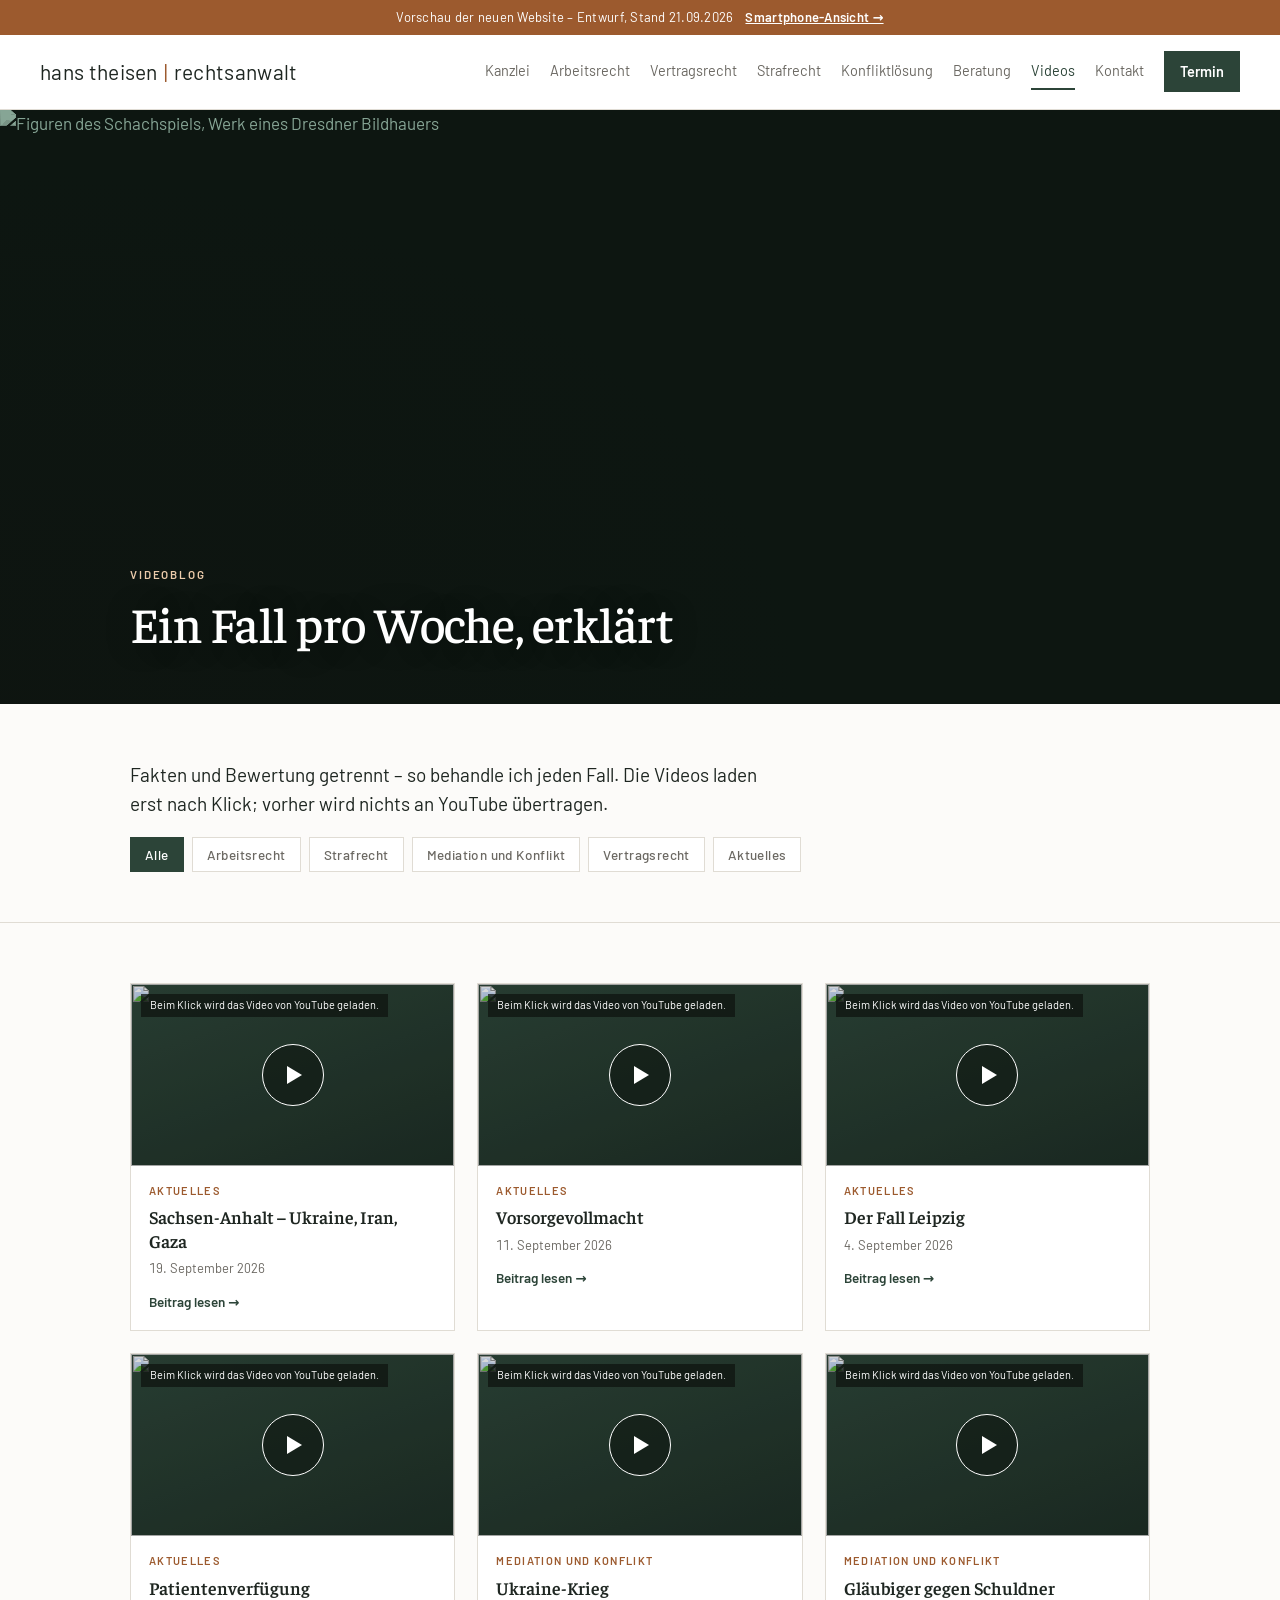
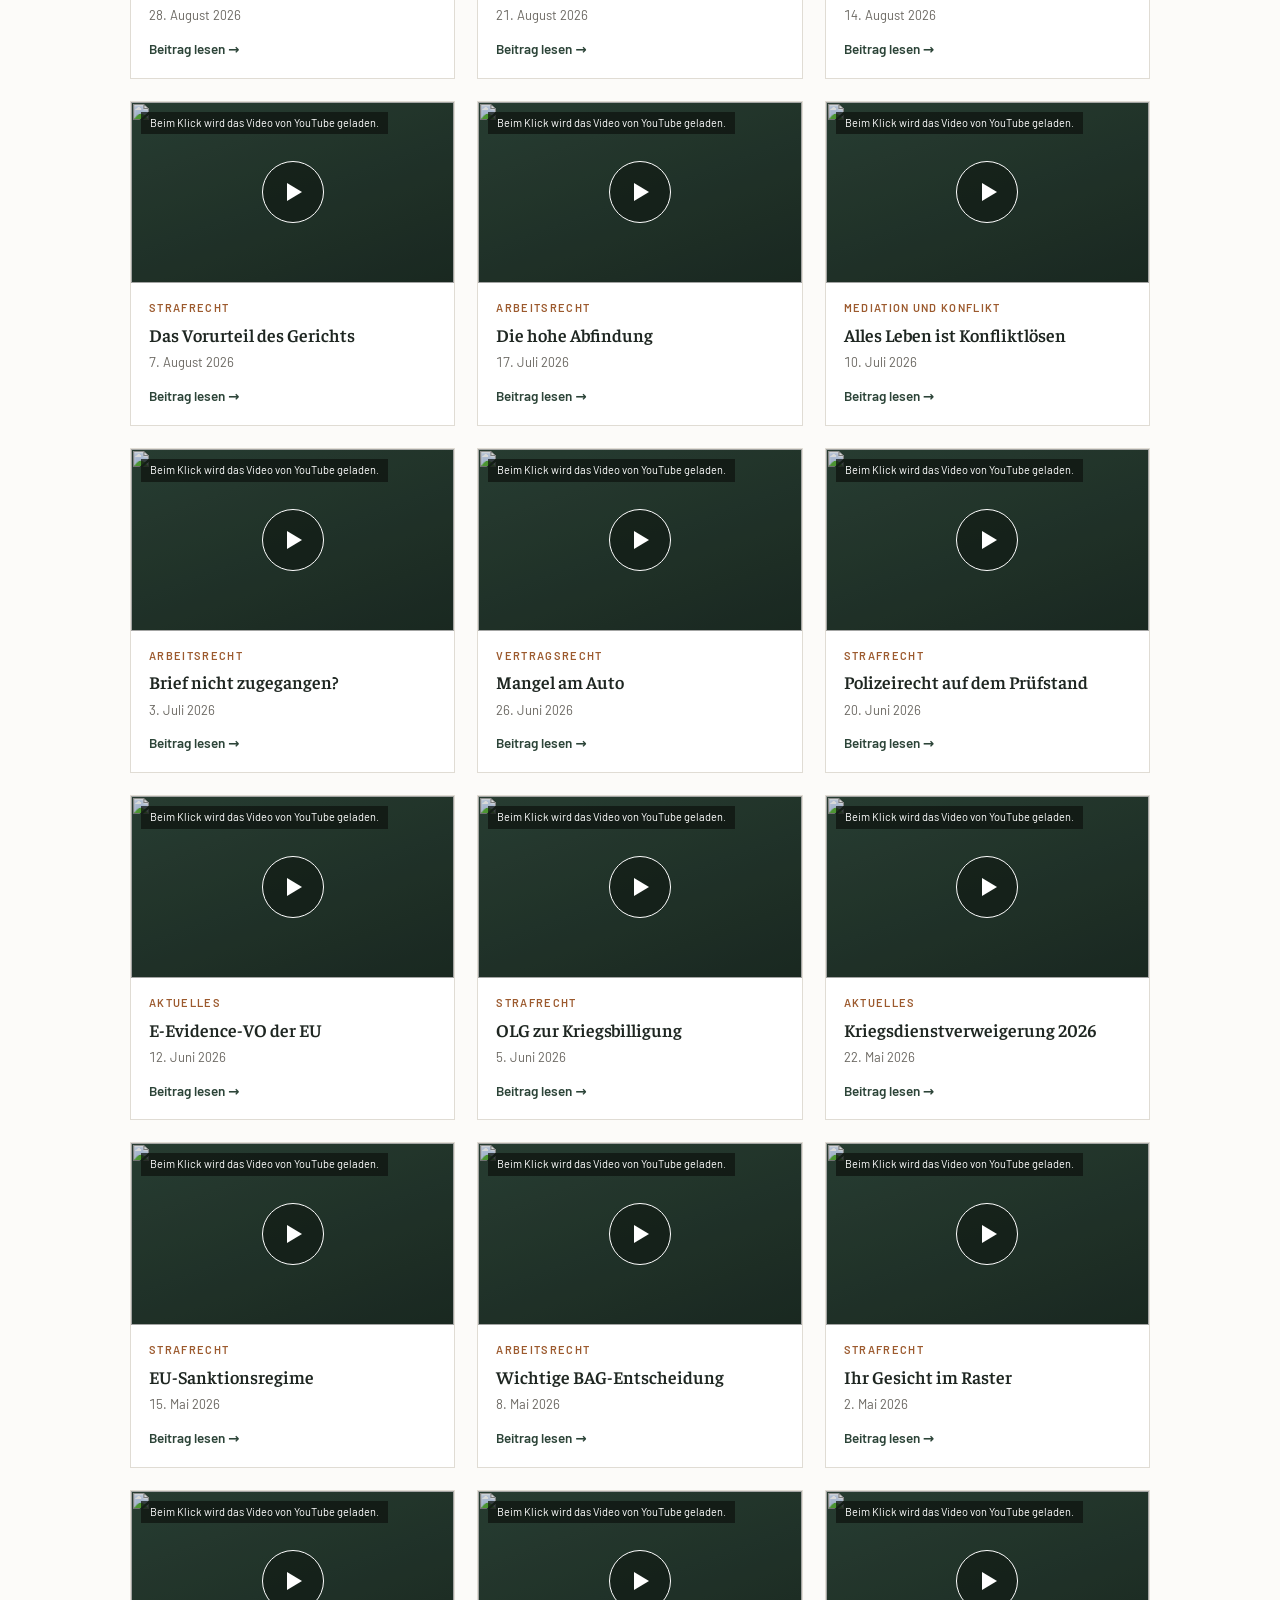
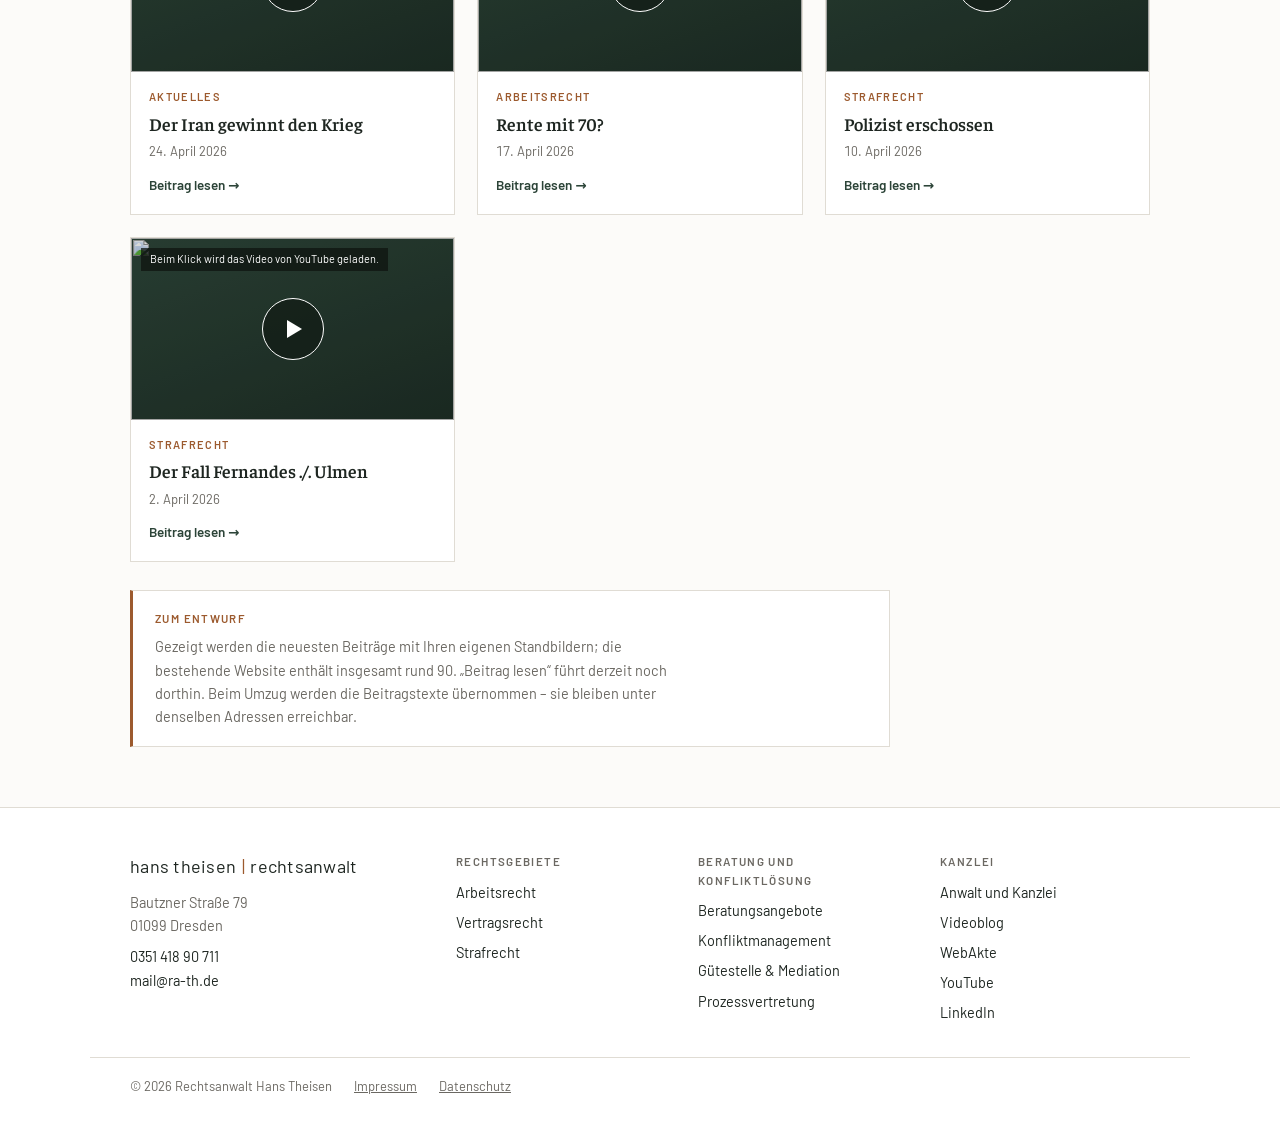
==== commit 200b9929: "Vorschau 2026-09-21 14:13" ====
--- a/blog/index.html
+++ b/blog/index.html
@@ -21,7 +21,7 @@
 </head>
 <body>
 <a class="skip" href="#main">Zum Inhalt</a>
-<div class="proto-bar">Vorschau der neuen Website – Entwurf, Stand 20.09.2026</div>
+<div class="proto-bar">Vorschau der neuen Website – Entwurf, Stand 21.09.2026</div>
 
 <header class="site-head">
   <div class="wrap head-row">
@@ -67,30 +67,32 @@
   <section class="sec">
     <div class="wrap">
       <div class="vgrid">
-        <div class="vcard" data-cat="aktuelles"><div class="video"><button class="video-ph" type="button" data-id="jR8l0q0xvu4" data-title="Der Fall Leipzig"><span class="play"></span><span class="t">Video abspielen</span><span class="h">Beim Klick wird das Video von YouTube geladen.</span></button></div><div class="vmeta"><div class="cat">Aktuelles</div><h3>Der Fall Leipzig</h3><div class="d">4. September 2026</div><a href="https://www.ra-th.de/blog/der-fall-leipzig" rel="noopener">Beitrag lesen →</a></div></div>
-        <div class="vcard" data-cat="aktuelles"><div class="video"><button class="video-ph" type="button" data-id="xIB2UsVlDB8" data-title="Patientenverfügung"><span class="play"></span><span class="t">Video abspielen</span><span class="h">Beim Klick wird das Video von YouTube geladen.</span></button></div><div class="vmeta"><div class="cat">Aktuelles</div><h3>Patientenverfügung</h3><div class="d">28. August 2026</div><a href="https://www.ra-th.de/blog/patientenverfgung" rel="noopener">Beitrag lesen →</a></div></div>
-        <div class="vcard" data-cat="konflikt"><div class="video"><button class="video-ph" type="button" data-id="nOt42W8yDdk" data-title="Ukraine-Krieg"><span class="play"></span><span class="t">Video abspielen</span><span class="h">Beim Klick wird das Video von YouTube geladen.</span></button></div><div class="vmeta"><div class="cat">Mediation und Konflikt</div><h3>Ukraine-Krieg</h3><div class="d">21. August 2026</div><a href="https://www.ra-th.de/blog/psm78za1lpm48ts27rojjhhwzybk1u" rel="noopener">Beitrag lesen →</a></div></div>
-        <div class="vcard" data-cat="konflikt"><div class="video"><button class="video-ph" type="button" data-id="wo1n1wmqDG0" data-title="Gläubiger gegen Schuldner"><span class="play"></span><span class="t">Video abspielen</span><span class="h">Beim Klick wird das Video von YouTube geladen.</span></button></div><div class="vmeta"><div class="cat">Mediation und Konflikt</div><h3>Gläubiger gegen Schuldner</h3><div class="d">14. August 2026</div><a href="https://www.ra-th.de/blog/glubiger-gegen-schuldner" rel="noopener">Beitrag lesen →</a></div></div>
-        <div class="vcard" data-cat="strafrecht"><div class="video"><button class="video-ph" type="button" data-id="ERfFSlZ0Vnc" data-title="Das Vorurteil des Gerichts"><span class="play"></span><span class="t">Video abspielen</span><span class="h">Beim Klick wird das Video von YouTube geladen.</span></button></div><div class="vmeta"><div class="cat">Strafrecht</div><h3>Das Vorurteil des Gerichts</h3><div class="d">7. August 2026</div><a href="https://www.ra-th.de/blog/df0hxob14wjmnfx4eo0e7ma7zl43c3" rel="noopener">Beitrag lesen →</a></div></div>
-        <div class="vcard" data-cat="arbeitsrecht"><div class="video"><button class="video-ph" type="button" data-id="2pjWFj704HM" data-title="Die hohe Abfindung"><span class="play"></span><span class="t">Video abspielen</span><span class="h">Beim Klick wird das Video von YouTube geladen.</span></button></div><div class="vmeta"><div class="cat">Arbeitsrecht</div><h3>Die hohe Abfindung</h3><div class="d">17. Juli 2026</div><a href="https://www.ra-th.de/blog/die-hohe-abfindung" rel="noopener">Beitrag lesen →</a></div></div>
-        <div class="vcard" data-cat="konflikt"><div class="video"><button class="video-ph" type="button" data-id="HthmexcSaZU" data-title="Alles Leben ist Konfliktlösen"><span class="play"></span><span class="t">Video abspielen</span><span class="h">Beim Klick wird das Video von YouTube geladen.</span></button></div><div class="vmeta"><div class="cat">Mediation und Konflikt</div><h3>Alles Leben ist Konfliktlösen</h3><div class="d">10. Juli 2026</div><a href="https://www.ra-th.de/blog/alles-leben-ist-konfliktlsen" rel="noopener">Beitrag lesen →</a></div></div>
-        <div class="vcard" data-cat="arbeitsrecht"><div class="video"><button class="video-ph" type="button" data-id="U5FG7dExnMc" data-title="Brief nicht zugegangen?"><span class="play"></span><span class="t">Video abspielen</span><span class="h">Beim Klick wird das Video von YouTube geladen.</span></button></div><div class="vmeta"><div class="cat">Arbeitsrecht</div><h3>Brief nicht zugegangen?</h3><div class="d">3. Juli 2026</div><a href="https://www.ra-th.de/blog/brief-nicht-zugegangen" rel="noopener">Beitrag lesen →</a></div></div>
-        <div class="vcard" data-cat="vertragsrecht"><div class="video"><button class="video-ph" type="button" data-id="T9_nDqBYJfg" data-title="Mangel am Auto"><span class="play"></span><span class="t">Video abspielen</span><span class="h">Beim Klick wird das Video von YouTube geladen.</span></button></div><div class="vmeta"><div class="cat">Vertragsrecht</div><h3>Mangel am Auto</h3><div class="d">26. Juni 2026</div><a href="https://www.ra-th.de/blog/mangel-am-auto" rel="noopener">Beitrag lesen →</a></div></div>
-        <div class="vcard" data-cat="strafrecht"><div class="video"><button class="video-ph" type="button" data-id="UZYMBcCDvRM" data-title="Polizeirecht auf dem Prüfstand"><span class="play"></span><span class="t">Video abspielen</span><span class="h">Beim Klick wird das Video von YouTube geladen.</span></button></div><div class="vmeta"><div class="cat">Strafrecht</div><h3>Polizeirecht auf dem Prüfstand</h3><div class="d">20. Juni 2026</div><a href="https://www.ra-th.de/blog/polizeirecht-auf-dem-prfstand" rel="noopener">Beitrag lesen →</a></div></div>
-        <div class="vcard" data-cat="aktuelles"><div class="video"><button class="video-ph" type="button" data-id="E_uJ7PQsaXY" data-title="E-Evidence-VO der EU"><span class="play"></span><span class="t">Video abspielen</span><span class="h">Beim Klick wird das Video von YouTube geladen.</span></button></div><div class="vmeta"><div class="cat">Aktuelles</div><h3>E-Evidence-VO der EU</h3><div class="d">12. Juni 2026</div><a href="https://www.ra-th.de/blog/e-evidence-vo-der-eu" rel="noopener">Beitrag lesen →</a></div></div>
-        <div class="vcard" data-cat="strafrecht"><div class="video"><button class="video-ph" type="button" data-id="E_uJ7PQsaXY" data-title="OLG zur Kriegsbilligung"><span class="play"></span><span class="t">Video abspielen</span><span class="h">Beim Klick wird das Video von YouTube geladen.</span></button></div><div class="vmeta"><div class="cat">Strafrecht</div><h3>OLG zur Kriegsbilligung</h3><div class="d">5. Juni 2026</div><a href="https://www.ra-th.de/blog/olg-zur-kriegsbilligung" rel="noopener">Beitrag lesen →</a></div></div>
-        <div class="vcard" data-cat="aktuelles"><div class="video"><button class="video-ph" type="button" data-id="4u99EchFEAo" data-title="Kriegsdienstverweigerung 2026"><span class="play"></span><span class="t">Video abspielen</span><span class="h">Beim Klick wird das Video von YouTube geladen.</span></button></div><div class="vmeta"><div class="cat">Aktuelles</div><h3>Kriegsdienstverweigerung 2026</h3><div class="d">22. Mai 2026</div><a href="https://www.ra-th.de/blog/kriegsdienstverweigerung-2026" rel="noopener">Beitrag lesen →</a></div></div>
-        <div class="vcard" data-cat="strafrecht"><div class="video"><button class="video-ph" type="button" data-id="zuiDXVH9bws" data-title="EU-Sanktionsregime"><span class="play"></span><span class="t">Video abspielen</span><span class="h">Beim Klick wird das Video von YouTube geladen.</span></button></div><div class="vmeta"><div class="cat">Strafrecht</div><h3>EU-Sanktionsregime</h3><div class="d">15. Mai 2026</div><a href="https://www.ra-th.de/blog/z1tushw6rzwcaind5ol1e2mp4f73ov" rel="noopener">Beitrag lesen →</a></div></div>
-        <div class="vcard" data-cat="arbeitsrecht"><div class="video"><button class="video-ph" type="button" data-id="LT2LFfqkcgc" data-title="Wichtige BAG-Entscheidung"><span class="play"></span><span class="t">Video abspielen</span><span class="h">Beim Klick wird das Video von YouTube geladen.</span></button></div><div class="vmeta"><div class="cat">Arbeitsrecht</div><h3>Wichtige BAG-Entscheidung</h3><div class="d">8. Mai 2026</div><a href="https://www.ra-th.de/blog/wichtige-bag-entscheidung" rel="noopener">Beitrag lesen →</a></div></div>
-        <div class="vcard" data-cat="strafrecht"><div class="video"><button class="video-ph" type="button" data-id="KBKMNAf8xiE" data-title="Ihr Gesicht im Raster"><span class="play"></span><span class="t">Video abspielen</span><span class="h">Beim Klick wird das Video von YouTube geladen.</span></button></div><div class="vmeta"><div class="cat">Strafrecht</div><h3>Ihr Gesicht im Raster</h3><div class="d">2. Mai 2026</div><a href="https://www.ra-th.de/blog/ihr-gesicht-im-raster" rel="noopener">Beitrag lesen →</a></div></div>
-        <div class="vcard" data-cat="aktuelles"><div class="video"><button class="video-ph" type="button" data-id="5yfm8dBfkJk" data-title="Der Iran gewinnt den Krieg"><span class="play"></span><span class="t">Video abspielen</span><span class="h">Beim Klick wird das Video von YouTube geladen.</span></button></div><div class="vmeta"><div class="cat">Aktuelles</div><h3>Der Iran gewinnt den Krieg</h3><div class="d">24. April 2026</div><a href="https://www.ra-th.de/blog/der-iran-gewinnt-den-krieg" rel="noopener">Beitrag lesen →</a></div></div>
-        <div class="vcard" data-cat="arbeitsrecht"><div class="video"><button class="video-ph" type="button" data-id="C_IA-AoJEUQ" data-title="Rente mit 70?"><span class="play"></span><span class="t">Video abspielen</span><span class="h">Beim Klick wird das Video von YouTube geladen.</span></button></div><div class="vmeta"><div class="cat">Arbeitsrecht</div><h3>Rente mit 70?</h3><div class="d">17. April 2026</div><a href="https://www.ra-th.de/blog/rente-mit-70" rel="noopener">Beitrag lesen →</a></div></div>
-        <div class="vcard" data-cat="strafrecht"><div class="video"><button class="video-ph" type="button" data-id="jq9raHtcReM" data-title="Polizist erschossen"><span class="play"></span><span class="t">Video abspielen</span><span class="h">Beim Klick wird das Video von YouTube geladen.</span></button></div><div class="vmeta"><div class="cat">Strafrecht</div><h3>Polizist erschossen</h3><div class="d">10. April 2026</div><a href="https://www.ra-th.de/blog/polizist-erschossen" rel="noopener">Beitrag lesen →</a></div></div>
-        <div class="vcard" data-cat="strafrecht"><div class="video"><button class="video-ph" type="button" data-id="QzeGYYD49AU" data-title="Der Fall Fernandes ./. Ulmen"><span class="play"></span><span class="t">Video abspielen</span><span class="h">Beim Klick wird das Video von YouTube geladen.</span></button></div><div class="vmeta"><div class="cat">Strafrecht</div><h3>Der Fall Fernandes ./. Ulmen</h3><div class="d">2. April 2026</div><a href="https://www.ra-th.de/blog/der-fall-fernandes-ulmen" rel="noopener">Beitrag lesen →</a></div></div>
+        <div class="vcard" data-cat="aktuelles"><div class="video"><button class="video-ph has-poster" type="button" data-id="hOFZSTf-dyQ" data-title="Sachsen-Anhalt – Ukraine, Iran, Gaza"><img class="poster" src="https://images.squarespace-cdn.com/content/v1/682710b074de6d08b1bcdc18/1789803406109-NXXVS28HPEXE98YKE02F/Sachsen-Anhalt+Standbild.jpg?format=750w" alt="" width="750" height="422" loading="lazy" decoding="async"><span class="play"></span><span class="t">Video abspielen</span><span class="h">Beim Klick wird das Video von YouTube geladen.</span></button></div><div class="vmeta"><div class="cat">Aktuelles</div><h3>Sachsen-Anhalt – Ukraine, Iran, Gaza</h3><div class="d">19. September 2026</div><a href="https://www.ra-th.de/blog/sachsen-anhalt-ukraine-iran-gaza" rel="noopener">Beitrag lesen →</a></div></div>
+        <div class="vcard" data-cat="aktuelles"><div class="video"><button class="video-ph has-poster" type="button" data-id="-vmhRi5857Q" data-title="Vorsorgevollmacht"><img class="poster" src="https://images.squarespace-cdn.com/content/v1/682710b074de6d08b1bcdc18/1789128791242-M6LP09FSB5XC3T5C37R6/Vorsorge-Vollmacht+Standbild.jpg?format=750w" alt="" width="750" height="422" loading="lazy" decoding="async"><span class="play"></span><span class="t">Video abspielen</span><span class="h">Beim Klick wird das Video von YouTube geladen.</span></button></div><div class="vmeta"><div class="cat">Aktuelles</div><h3>Vorsorgevollmacht</h3><div class="d">11. September 2026</div><a href="https://www.ra-th.de/blog/vorsorgevollmacht" rel="noopener">Beitrag lesen →</a></div></div>
+        <div class="vcard" data-cat="aktuelles"><div class="video"><button class="video-ph has-poster" type="button" data-id="jR8l0q0xvu4" data-title="Der Fall Leipzig"><img class="poster" src="https://images.squarespace-cdn.com/content/v1/682710b074de6d08b1bcdc18/1788518249393-1PDC6PGL2GKYDUF0OKVH/Drohnen+in+Leipzig+Standbild_2.1.1.jpg?format=750w" alt="" width="750" height="422" loading="lazy" decoding="async"><span class="play"></span><span class="t">Video abspielen</span><span class="h">Beim Klick wird das Video von YouTube geladen.</span></button></div><div class="vmeta"><div class="cat">Aktuelles</div><h3>Der Fall Leipzig</h3><div class="d">4. September 2026</div><a href="https://www.ra-th.de/blog/der-fall-leipzig" rel="noopener">Beitrag lesen →</a></div></div>
+        <div class="vcard" data-cat="aktuelles"><div class="video"><button class="video-ph has-poster" type="button" data-id="xIB2UsVlDB8" data-title="Patientenverfügung"><img class="poster" src="https://images.squarespace-cdn.com/content/v1/682710b074de6d08b1bcdc18/1787912638885-1C6H1BLG3FS357ABB79Q/Standbild%C2%A0Patientenverf%C3%BCgung_2.1.1.jpg?format=750w" alt="" width="750" height="422" loading="lazy" decoding="async"><span class="play"></span><span class="t">Video abspielen</span><span class="h">Beim Klick wird das Video von YouTube geladen.</span></button></div><div class="vmeta"><div class="cat">Aktuelles</div><h3>Patientenverfügung</h3><div class="d">28. August 2026</div><a href="https://www.ra-th.de/blog/patientenverfgung" rel="noopener">Beitrag lesen →</a></div></div>
+        <div class="vcard" data-cat="konflikt"><div class="video"><button class="video-ph has-poster" type="button" data-id="nOt42W8yDdk" data-title="Ukraine-Krieg"><img class="poster" src="https://images.squarespace-cdn.com/content/v1/682710b074de6d08b1bcdc18/1787316235945-38DKMF8AYZ5OL9DKZU8E/Standbild%C2%A0Verstehen+V_2.1.1.jpg?format=750w" alt="" width="750" height="422" loading="lazy" decoding="async"><span class="play"></span><span class="t">Video abspielen</span><span class="h">Beim Klick wird das Video von YouTube geladen.</span></button></div><div class="vmeta"><div class="cat">Mediation und Konflikt</div><h3>Ukraine-Krieg</h3><div class="d">21. August 2026</div><a href="https://www.ra-th.de/blog/psm78za1lpm48ts27rojjhhwzybk1u" rel="noopener">Beitrag lesen →</a></div></div>
+        <div class="vcard" data-cat="konflikt"><div class="video"><button class="video-ph has-poster" type="button" data-id="wo1n1wmqDG0" data-title="Gläubiger gegen Schuldner"><img class="poster" src="https://images.squarespace-cdn.com/content/v1/682710b074de6d08b1bcdc18/1786703598978-I68SJLVL2XKMVHAP4IXQ/Standbild%C2%A0Verstehen+IV_2.1.1.jpg?format=750w" alt="" width="750" height="422" loading="lazy" decoding="async"><span class="play"></span><span class="t">Video abspielen</span><span class="h">Beim Klick wird das Video von YouTube geladen.</span></button></div><div class="vmeta"><div class="cat">Mediation und Konflikt</div><h3>Gläubiger gegen Schuldner</h3><div class="d">14. August 2026</div><a href="https://www.ra-th.de/blog/glubiger-gegen-schuldner" rel="noopener">Beitrag lesen →</a></div></div>
+        <div class="vcard" data-cat="strafrecht"><div class="video"><button class="video-ph has-poster" type="button" data-id="ERfFSlZ0Vnc" data-title="Das Vorurteil des Gerichts"><img class="poster" src="https://images.squarespace-cdn.com/content/v1/682710b074de6d08b1bcdc18/1786703330716-JLYHANCQHR617F7QB19I/Standbild+Verstehen+III_2.1.1.jpg?format=750w" alt="" width="750" height="422" loading="lazy" decoding="async"><span class="play"></span><span class="t">Video abspielen</span><span class="h">Beim Klick wird das Video von YouTube geladen.</span></button></div><div class="vmeta"><div class="cat">Strafrecht</div><h3>Das Vorurteil des Gerichts</h3><div class="d">7. August 2026</div><a href="https://www.ra-th.de/blog/df0hxob14wjmnfx4eo0e7ma7zl43c3" rel="noopener">Beitrag lesen →</a></div></div>
+        <div class="vcard" data-cat="arbeitsrecht"><div class="video"><button class="video-ph has-poster" type="button" data-id="2pjWFj704HM" data-title="Die hohe Abfindung"><img class="poster" src="https://images.squarespace-cdn.com/content/v1/682710b074de6d08b1bcdc18/1784291544974-B1GO2KG1XV7IMCSQZGFU/Standbild%C2%A02026-07-17+142827_2.1.1.jpg?format=750w" alt="" width="750" height="422" loading="lazy" decoding="async"><span class="play"></span><span class="t">Video abspielen</span><span class="h">Beim Klick wird das Video von YouTube geladen.</span></button></div><div class="vmeta"><div class="cat">Arbeitsrecht</div><h3>Die hohe Abfindung</h3><div class="d">17. Juli 2026</div><a href="https://www.ra-th.de/blog/die-hohe-abfindung" rel="noopener">Beitrag lesen →</a></div></div>
+        <div class="vcard" data-cat="konflikt"><div class="video"><button class="video-ph has-poster" type="button" data-id="HthmexcSaZU" data-title="Alles Leben ist Konfliktlösen"><img class="poster" src="https://images.squarespace-cdn.com/content/v1/682710b074de6d08b1bcdc18/1783695129646-H69DL49HY1O09NS3GH6E/Verstehen+I_2.1.1.jpg?format=750w" alt="" width="750" height="422" loading="lazy" decoding="async"><span class="play"></span><span class="t">Video abspielen</span><span class="h">Beim Klick wird das Video von YouTube geladen.</span></button></div><div class="vmeta"><div class="cat">Mediation und Konflikt</div><h3>Alles Leben ist Konfliktlösen</h3><div class="d">10. Juli 2026</div><a href="https://www.ra-th.de/blog/alles-leben-ist-konfliktlsen" rel="noopener">Beitrag lesen →</a></div></div>
+        <div class="vcard" data-cat="arbeitsrecht"><div class="video"><button class="video-ph has-poster" type="button" data-id="U5FG7dExnMc" data-title="Brief nicht zugegangen?"><img class="poster" src="https://images.squarespace-cdn.com/content/v1/682710b074de6d08b1bcdc18/1783079873759-HFQ1NUCGOM6ELF39DP6T/K%C3%BCndigung+per+Brief_2.1.1.jpg?format=750w" alt="" width="750" height="422" loading="lazy" decoding="async"><span class="play"></span><span class="t">Video abspielen</span><span class="h">Beim Klick wird das Video von YouTube geladen.</span></button></div><div class="vmeta"><div class="cat">Arbeitsrecht</div><h3>Brief nicht zugegangen?</h3><div class="d">3. Juli 2026</div><a href="https://www.ra-th.de/blog/brief-nicht-zugegangen" rel="noopener">Beitrag lesen →</a></div></div>
+        <div class="vcard" data-cat="vertragsrecht"><div class="video"><button class="video-ph has-poster" type="button" data-id="T9_nDqBYJfg" data-title="Mangel am Auto"><img class="poster" src="https://images.squarespace-cdn.com/content/v1/682710b074de6d08b1bcdc18/1782487173855-WPJH7CJKLM7JBNJ59CCB/Standbild%C2%A02026-06-26+074907_2.1.1.jpg?format=750w" alt="" width="750" height="422" loading="lazy" decoding="async"><span class="play"></span><span class="t">Video abspielen</span><span class="h">Beim Klick wird das Video von YouTube geladen.</span></button></div><div class="vmeta"><div class="cat">Vertragsrecht</div><h3>Mangel am Auto</h3><div class="d">26. Juni 2026</div><a href="https://www.ra-th.de/blog/mangel-am-auto" rel="noopener">Beitrag lesen →</a></div></div>
+        <div class="vcard" data-cat="strafrecht"><div class="video"><button class="video-ph has-poster" type="button" data-id="UZYMBcCDvRM" data-title="Polizeirecht auf dem Prüfstand"><img class="poster" src="https://images.squarespace-cdn.com/content/v1/682710b074de6d08b1bcdc18/1781969827155-ASJZBX0IDC7THU38FV8E/Standbild_Polizeirecht_final.jpg?format=750w" alt="" width="750" height="422" loading="lazy" decoding="async"><span class="play"></span><span class="t">Video abspielen</span><span class="h">Beim Klick wird das Video von YouTube geladen.</span></button></div><div class="vmeta"><div class="cat">Strafrecht</div><h3>Polizeirecht auf dem Prüfstand</h3><div class="d">20. Juni 2026</div><a href="https://www.ra-th.de/blog/polizeirecht-auf-dem-prfstand" rel="noopener">Beitrag lesen →</a></div></div>
+        <div class="vcard" data-cat="aktuelles"><div class="video"><button class="video-ph has-poster" type="button" data-id="E_uJ7PQsaXY" data-title="E-Evidence-VO der EU"><img class="poster" src="https://images.squarespace-cdn.com/content/v1/682710b074de6d08b1bcdc18/1781260052675-QEYVCR7PAE1X53G5R8WN/Standbild%C2%A02026-06-09+172011_2.1.1.jpg?format=750w" alt="" width="750" height="422" loading="lazy" decoding="async"><span class="play"></span><span class="t">Video abspielen</span><span class="h">Beim Klick wird das Video von YouTube geladen.</span></button></div><div class="vmeta"><div class="cat">Aktuelles</div><h3>E-Evidence-VO der EU</h3><div class="d">12. Juni 2026</div><a href="https://www.ra-th.de/blog/e-evidence-vo-der-eu" rel="noopener">Beitrag lesen →</a></div></div>
+        <div class="vcard" data-cat="strafrecht"><div class="video"><button class="video-ph has-poster" type="button" data-id="E_uJ7PQsaXY" data-title="OLG zur Kriegsbilligung"><img class="poster" src="https://images.squarespace-cdn.com/content/v1/682710b074de6d08b1bcdc18/1780652338158-GIEM7FQXTI752UX2NKH7/Kriegsbilligung_2.1.1.jpg?format=750w" alt="" width="750" height="422" loading="lazy" decoding="async"><span class="play"></span><span class="t">Video abspielen</span><span class="h">Beim Klick wird das Video von YouTube geladen.</span></button></div><div class="vmeta"><div class="cat">Strafrecht</div><h3>OLG zur Kriegsbilligung</h3><div class="d">5. Juni 2026</div><a href="https://www.ra-th.de/blog/olg-zur-kriegsbilligung" rel="noopener">Beitrag lesen →</a></div></div>
+        <div class="vcard" data-cat="aktuelles"><div class="video"><button class="video-ph has-poster" type="button" data-id="4u99EchFEAo" data-title="Kriegsdienstverweigerung 2026"><img class="poster" src="https://images.squarespace-cdn.com/content/v1/682710b074de6d08b1bcdc18/1779443777124-Y7VDN3YBC5644K84RAM8/Kriegsdienstverweigerung+2026_2.1.1.jpg?format=750w" alt="" width="750" height="422" loading="lazy" decoding="async"><span class="play"></span><span class="t">Video abspielen</span><span class="h">Beim Klick wird das Video von YouTube geladen.</span></button></div><div class="vmeta"><div class="cat">Aktuelles</div><h3>Kriegsdienstverweigerung 2026</h3><div class="d">22. Mai 2026</div><a href="https://www.ra-th.de/blog/kriegsdienstverweigerung-2026" rel="noopener">Beitrag lesen →</a></div></div>
+        <div class="vcard" data-cat="strafrecht"><div class="video"><button class="video-ph has-poster" type="button" data-id="zuiDXVH9bws" data-title="EU-Sanktionsregime"><img class="poster" src="https://images.squarespace-cdn.com/content/v1/682710b074de6d08b1bcdc18/1778846065231-9BQMAT9ZDLZZABTH9DMJ/EU-Sanktionen_2.1.1.jpg?format=750w" alt="" width="750" height="422" loading="lazy" decoding="async"><span class="play"></span><span class="t">Video abspielen</span><span class="h">Beim Klick wird das Video von YouTube geladen.</span></button></div><div class="vmeta"><div class="cat">Strafrecht</div><h3>EU-Sanktionsregime</h3><div class="d">15. Mai 2026</div><a href="https://www.ra-th.de/blog/z1tushw6rzwcaind5ol1e2mp4f73ov" rel="noopener">Beitrag lesen →</a></div></div>
+        <div class="vcard" data-cat="arbeitsrecht"><div class="video"><button class="video-ph has-poster" type="button" data-id="LT2LFfqkcgc" data-title="Wichtige BAG-Entscheidung"><img class="poster" src="https://images.squarespace-cdn.com/content/v1/682710b074de6d08b1bcdc18/1778239622036-IDO25AXZOY2KBG50X6EG/Standbild%C2%A0Freistellung+u+Dienstwagen_2.1.1.jpg?format=750w" alt="" width="750" height="422" loading="lazy" decoding="async"><span class="play"></span><span class="t">Video abspielen</span><span class="h">Beim Klick wird das Video von YouTube geladen.</span></button></div><div class="vmeta"><div class="cat">Arbeitsrecht</div><h3>Wichtige BAG-Entscheidung</h3><div class="d">8. Mai 2026</div><a href="https://www.ra-th.de/blog/wichtige-bag-entscheidung" rel="noopener">Beitrag lesen →</a></div></div>
+        <div class="vcard" data-cat="strafrecht"><div class="video"><button class="video-ph has-poster" type="button" data-id="KBKMNAf8xiE" data-title="Ihr Gesicht im Raster"><img class="poster" src="https://images.squarespace-cdn.com/content/v1/682710b074de6d08b1bcdc18/1777714050143-DF4P6FJO0UG7EOIMKWE6/Ihr+Gesicht+im+Raster_2.1.1.jpg?format=750w" alt="" width="750" height="422" loading="lazy" decoding="async"><span class="play"></span><span class="t">Video abspielen</span><span class="h">Beim Klick wird das Video von YouTube geladen.</span></button></div><div class="vmeta"><div class="cat">Strafrecht</div><h3>Ihr Gesicht im Raster</h3><div class="d">2. Mai 2026</div><a href="https://www.ra-th.de/blog/ihr-gesicht-im-raster" rel="noopener">Beitrag lesen →</a></div></div>
+        <div class="vcard" data-cat="aktuelles"><div class="video"><button class="video-ph has-poster" type="button" data-id="5yfm8dBfkJk" data-title="Der Iran gewinnt den Krieg"><img class="poster" src="https://images.squarespace-cdn.com/content/v1/682710b074de6d08b1bcdc18/1777026573990-JBKLIS759R0LBKVJ7PCB/Standbild%C2%A0Iran_2.1.1.jpg?format=750w" alt="" width="750" height="422" loading="lazy" decoding="async"><span class="play"></span><span class="t">Video abspielen</span><span class="h">Beim Klick wird das Video von YouTube geladen.</span></button></div><div class="vmeta"><div class="cat">Aktuelles</div><h3>Der Iran gewinnt den Krieg</h3><div class="d">24. April 2026</div><a href="https://www.ra-th.de/blog/der-iran-gewinnt-den-krieg" rel="noopener">Beitrag lesen →</a></div></div>
+        <div class="vcard" data-cat="arbeitsrecht"><div class="video"><button class="video-ph has-poster" type="button" data-id="C_IA-AoJEUQ" data-title="Rente mit 70?"><img class="poster" src="https://images.squarespace-cdn.com/content/v1/682710b074de6d08b1bcdc18/1776427175410-TRTCT3WNHTQ1AFDHT1IG/Standbild+Rente+mit+70_2.1.1.jpg?format=750w" alt="" width="750" height="422" loading="lazy" decoding="async"><span class="play"></span><span class="t">Video abspielen</span><span class="h">Beim Klick wird das Video von YouTube geladen.</span></button></div><div class="vmeta"><div class="cat">Arbeitsrecht</div><h3>Rente mit 70?</h3><div class="d">17. April 2026</div><a href="https://www.ra-th.de/blog/rente-mit-70" rel="noopener">Beitrag lesen →</a></div></div>
+        <div class="vcard" data-cat="strafrecht"><div class="video"><button class="video-ph has-poster" type="button" data-id="jq9raHtcReM" data-title="Polizist erschossen"><img class="poster" src="https://images.squarespace-cdn.com/content/v1/682710b074de6d08b1bcdc18/1775842064527-O0D7X5FCSGMQTGMZ0LRO/Freispruch+nach+Mordfall_4.1.1.jpg?format=750w" alt="" width="750" height="422" loading="lazy" decoding="async"><span class="play"></span><span class="t">Video abspielen</span><span class="h">Beim Klick wird das Video von YouTube geladen.</span></button></div><div class="vmeta"><div class="cat">Strafrecht</div><h3>Polizist erschossen</h3><div class="d">10. April 2026</div><a href="https://www.ra-th.de/blog/polizist-erschossen" rel="noopener">Beitrag lesen →</a></div></div>
+        <div class="vcard" data-cat="strafrecht"><div class="video"><button class="video-ph has-poster" type="button" data-id="QzeGYYD49AU" data-title="Der Fall Fernandes ./. Ulmen"><img class="poster" src="https://images.squarespace-cdn.com/content/v1/682710b074de6d08b1bcdc18/1775125032128-8Y2QWEL8EBX0EM4IZJ27/Fernandes-Ulmen+Standbild_4.1.1.jpg?format=750w" alt="" width="750" height="422" loading="lazy" decoding="async"><span class="play"></span><span class="t">Video abspielen</span><span class="h">Beim Klick wird das Video von YouTube geladen.</span></button></div><div class="vmeta"><div class="cat">Strafrecht</div><h3>Der Fall Fernandes ./. Ulmen</h3><div class="d">2. April 2026</div><a href="https://www.ra-th.de/blog/der-fall-fernandes-ulmen" rel="noopener">Beitrag lesen →</a></div></div>
       </div>
       <div class="notice" style="margin-top:28px">
         <div class="flag">Zum Entwurf</div>
-        <p>Gezeigt werden die zwanzig neuesten Beiträge; die bestehende Website enthält insgesamt 90. „Beitrag lesen“ führt derzeit noch dorthin. Beim Umzug werden die Beitragstexte übernommen – sie bleiben unter denselben Adressen erreichbar.</p>
+        <p>Gezeigt werden die neuesten Beiträge mit Ihren eigenen Standbildern; die bestehende Website enthält insgesamt rund 90. „Beitrag lesen“ führt derzeit noch dorthin. Beim Umzug werden die Beitragstexte übernommen – sie bleiben unter denselben Adressen erreichbar.</p>
       </div>
     </div>
   </section>
--- a/assets/style.css
+++ b/assets/style.css
@@ -78,12 +78,28 @@
 .photo-hero { position: relative; isolation: isolate; display: flex; align-items: flex-end; min-height: clamp(330px, 66vh, 680px); background: #18211C; color: #FFFFFF; overflow: hidden; }
 .photo-hero > img { position: absolute; inset: 0; z-index: -2; width: 100%; height: 100%; max-width: none; object-fit: cover; object-position: var(--fx, 50%) var(--fy, 50%); }
 .photo-hero::after { content: ""; position: absolute; inset: 0; z-index: -1; background: linear-gradient(to top, rgba(14,20,16,.84) 0%, rgba(14,20,16,.42) 36%, rgba(14,20,16,.06) 70%, rgba(14,20,16,0) 100%); }
+/* Breite Bildschirme: Die Überschrift steht unten links – nur diese Ecke wird abgedunkelt.
+   Der Rest des Fotos (Gesicht, Schachfiguren) bleibt so hell, wie er ist. */
+@media (min-width: 900px) {
+  .photo-hero::after { background: radial-gradient(ellipse 80% 115% at 0% 100%, rgba(14,20,16,.78) 0%, rgba(14,20,16,.56) 30%, rgba(14,20,16,.20) 58%, rgba(14,20,16,0) 80%); }
+  /* Porträts: Das Gesicht füllt einen großen Teil des Fotos. Auf breiten Bildschirmen braucht der Kopf
+     deshalb mehr Höhe (wie auf der alten Website), sonst wird das Gesicht unter den Augen abgeschnitten.
+     47vw zeigt rund 70 % der Bildhöhe; 92vh hält das Foto auf einem Bildschirm. */
+  .photo-hero.is-portrait { min-height: max(520px, min(47vw, 92vh)); }
+}
 /* Schachspiel-Fotos: einfarbig in Kanzleigrün getönt. Die Aufhellung lässt die helle Wand
    ins Weiße laufen, bevor die Tönung darüberliegt – so verschwindet die Tapete im Hintergrund,
-   ohne dass die Bilddateien verändert werden; die Figuren behalten ihre Kanten. */
-.photo-hero.is-chess > img { filter: grayscale(1) contrast(1.02) brightness(1.38); }
-.photo-hero.is-chess::before { content: ""; position: absolute; inset: 0; z-index: -1; background: #557565; mix-blend-mode: multiply; }
+   ohne dass die Bilddateien verändert werden; die Figuren behalten ihre Kanten.
+   Helligkeit der Tönung: über die Farbe von ::before (heller = helleres Bild). */
+.photo-hero.is-chess > img { filter: grayscale(1) contrast(1.0) brightness(1.55); }
+.photo-hero.is-chess::before { content: ""; position: absolute; inset: 0; z-index: -1; background: #86A595; mix-blend-mode: multiply; }
 .photo-hero.is-slim { min-height: clamp(210px, 34vh, 320px); }
+/* Hochformat: Querformat-Fotos werden seitlich stark beschnitten. --fx-m setzt dafür einen eigenen
+   waagerechten Schwerpunkt (z. B. auf eines der beiden Heere statt auf die leere Mitte). */
+@media (max-width: 640px) {
+  .photo-hero > img { object-position: var(--fx-m, var(--fx, 50%)) var(--fy, 50%); }
+  .photo-hero.is-chess:not(.is-slim) { min-height: clamp(300px, 56vh, 520px); }
+}
 .photo-hero-text { width: 100%; display: flex; flex-direction: column; gap: 12px; padding-top: 96px; padding-bottom: clamp(26px, 4.5vw, 54px); }
 .photo-hero h1 { color: #FFFFFF; max-width: 21ch; text-shadow: 0 1px 28px rgba(0,0,0,.35); }
 .photo-hero .eyebrow { color: #EBCBAA; }
@@ -189,6 +205,16 @@
 .video { position: relative; aspect-ratio: 16 / 9; background: #1C2C24; overflow: hidden; }
 .video iframe { position: absolute; inset: 0; width: 100%; height: 100%; border: 0; }
 .video-ph { position: absolute; inset: 0; width: 100%; height: 100%; border: 0; cursor: pointer; background: linear-gradient(160deg, #2C4438 0%, #1C2C24 100%); color: #FFFFFF; display: flex; flex-direction: column; align-items: center; justify-content: center; gap: 10px; padding: 18px; text-align: center; font-family: var(--f-body); }
+/* Mit eigenem Standbild (nicht von YouTube): Bild füllt die Fläche, darüber eine Abdunklung für die Schrift */
+.video-ph .poster { position: absolute; inset: 0; z-index: 0; width: 100%; height: 100%; max-width: none; object-fit: cover; }
+.video-ph.has-poster::before { content: ""; position: absolute; inset: 0; z-index: 1; background: rgba(14,20,16,.16); }
+.video-ph > span { position: relative; z-index: 2; }
+/* Die Standbilder tragen ihren Titel schon im Bild: in der Mitte nur der Abspielknopf,
+   der Datenschutzhinweis als schmales Schild oben links – sichtbar vor dem Klick, ohne den Bildtitel zu verdecken. */
+.video-ph.has-poster .t { display: none; }
+.video-ph.has-poster .h { position: absolute; left: 10px; top: 10px; max-width: calc(100% - 20px); padding: 4px 9px; background: rgba(14,20,16,.74); font-size: 11px; line-height: 1.35; opacity: 1; text-align: left; }
+.video-ph.has-poster .play { width: 62px; height: 62px; background: rgba(14,20,16,.55); border-color: #FFFFFF; }
+.video-ph.has-poster:hover .play { background: #2C4438; }
 .video-ph .play { width: 54px; height: 54px; border-radius: 50%; background: rgba(255,255,255,.14); border: 1.5px solid rgba(255,255,255,.6); display: grid; place-items: center; }
 .video-ph .play::after { content: ""; border-style: solid; border-width: 9px 0 9px 15px; border-color: transparent transparent transparent #FFFFFF; margin-left: 4px; }
 .video-ph .t { font-size: 14px; font-weight: 600; letter-spacing: .02em; }
@@ -200,8 +226,10 @@
 .vmeta a { font-size: 13.5px; font-weight: 600; text-decoration: none; margin-top: 6px; }
 
 /* ── Terminbuchung ────────────────────────────────────── */
-.booking { background: var(--card); border: 1px solid var(--rule); min-height: 620px; }
-.booking iframe { width: 100%; min-height: 720px; border: 0; }
+.booking { background: var(--card); border: 1px solid var(--rule); }
+.booking iframe { display: block; width: 100%; min-height: 760px; border: 0; }
+.booking-ph { padding: 30px 28px; display: flex; flex-direction: column; gap: 16px; }
+.booking-ph p { color: var(--muted); font-size: 15.5px; }
 .angebote { display: grid; grid-template-columns: 1fr; gap: 1px; background: var(--rule); border: 1px solid var(--rule); }
 @media (min-width: 720px) { .angebote { grid-template-columns: repeat(3, 1fr); } }
 .angebot { background: var(--card); padding: 24px; display: flex; flex-direction: column; gap: 8px; }
